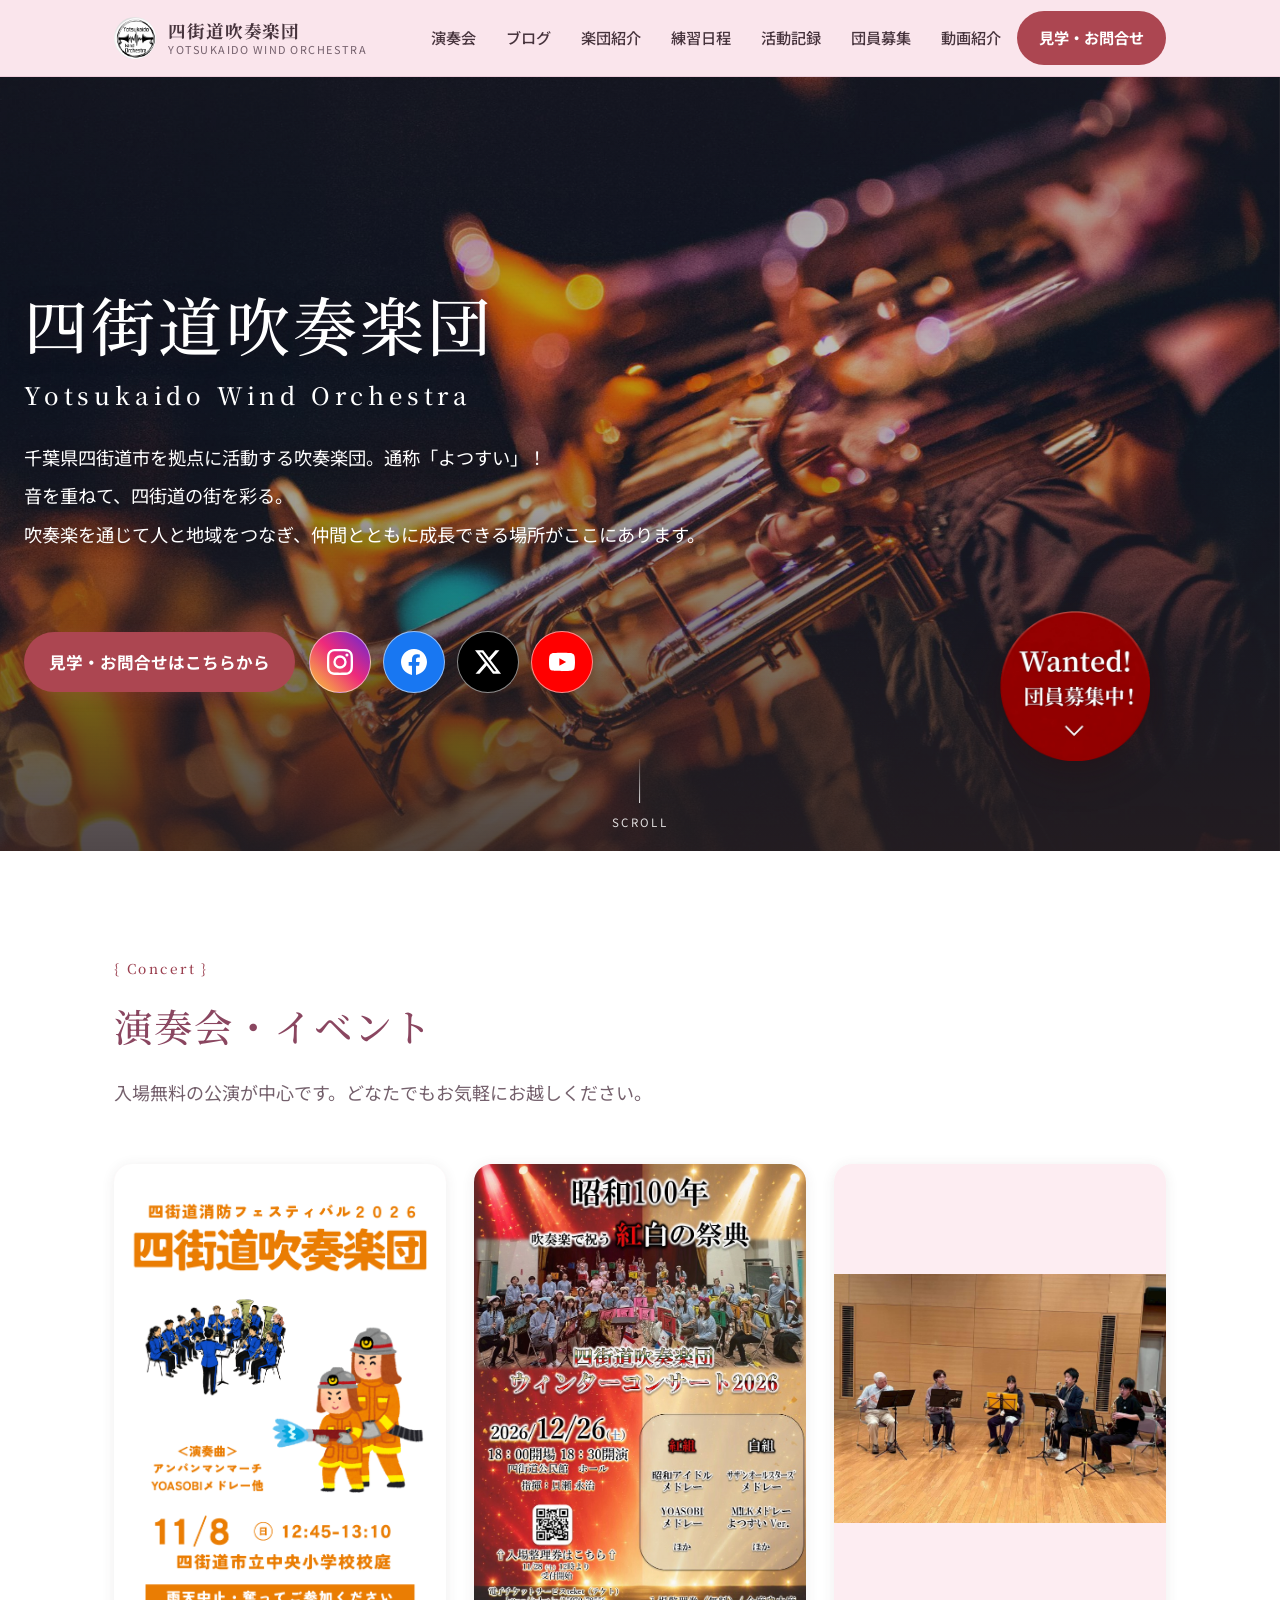
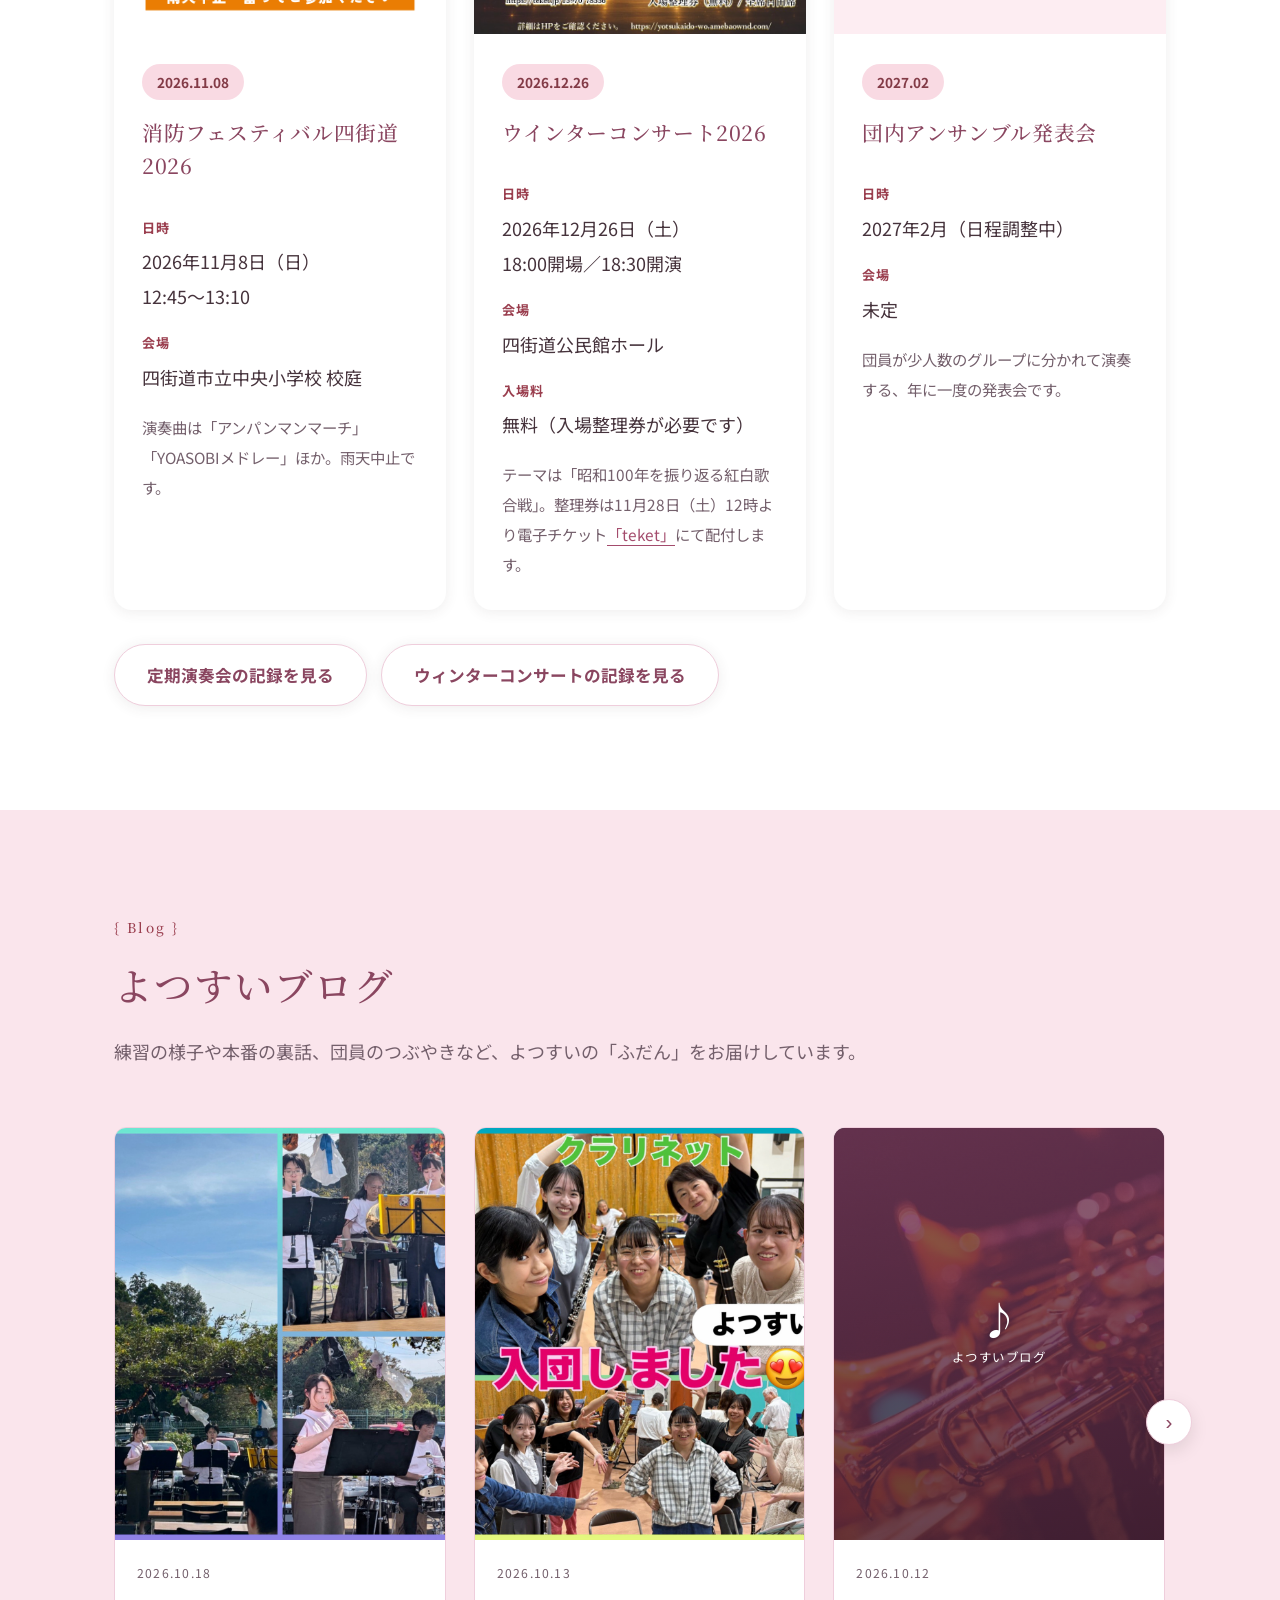
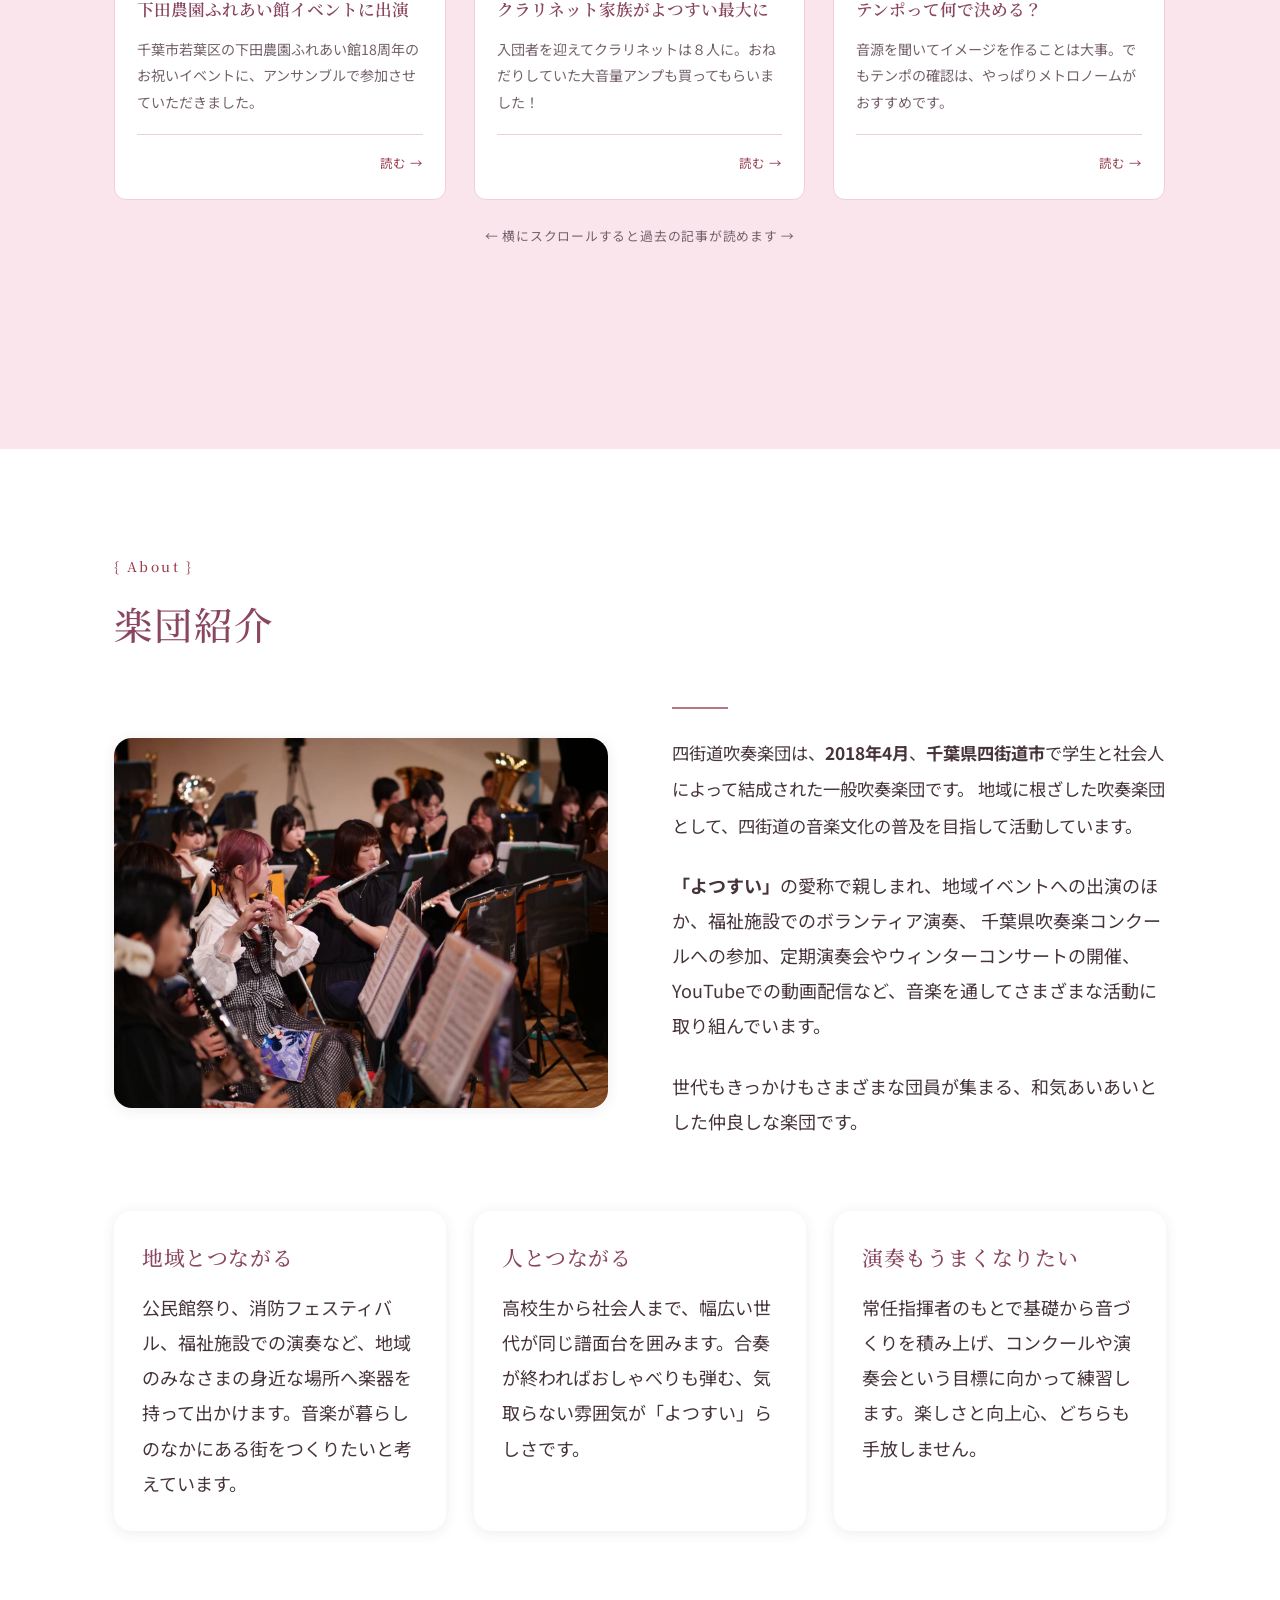
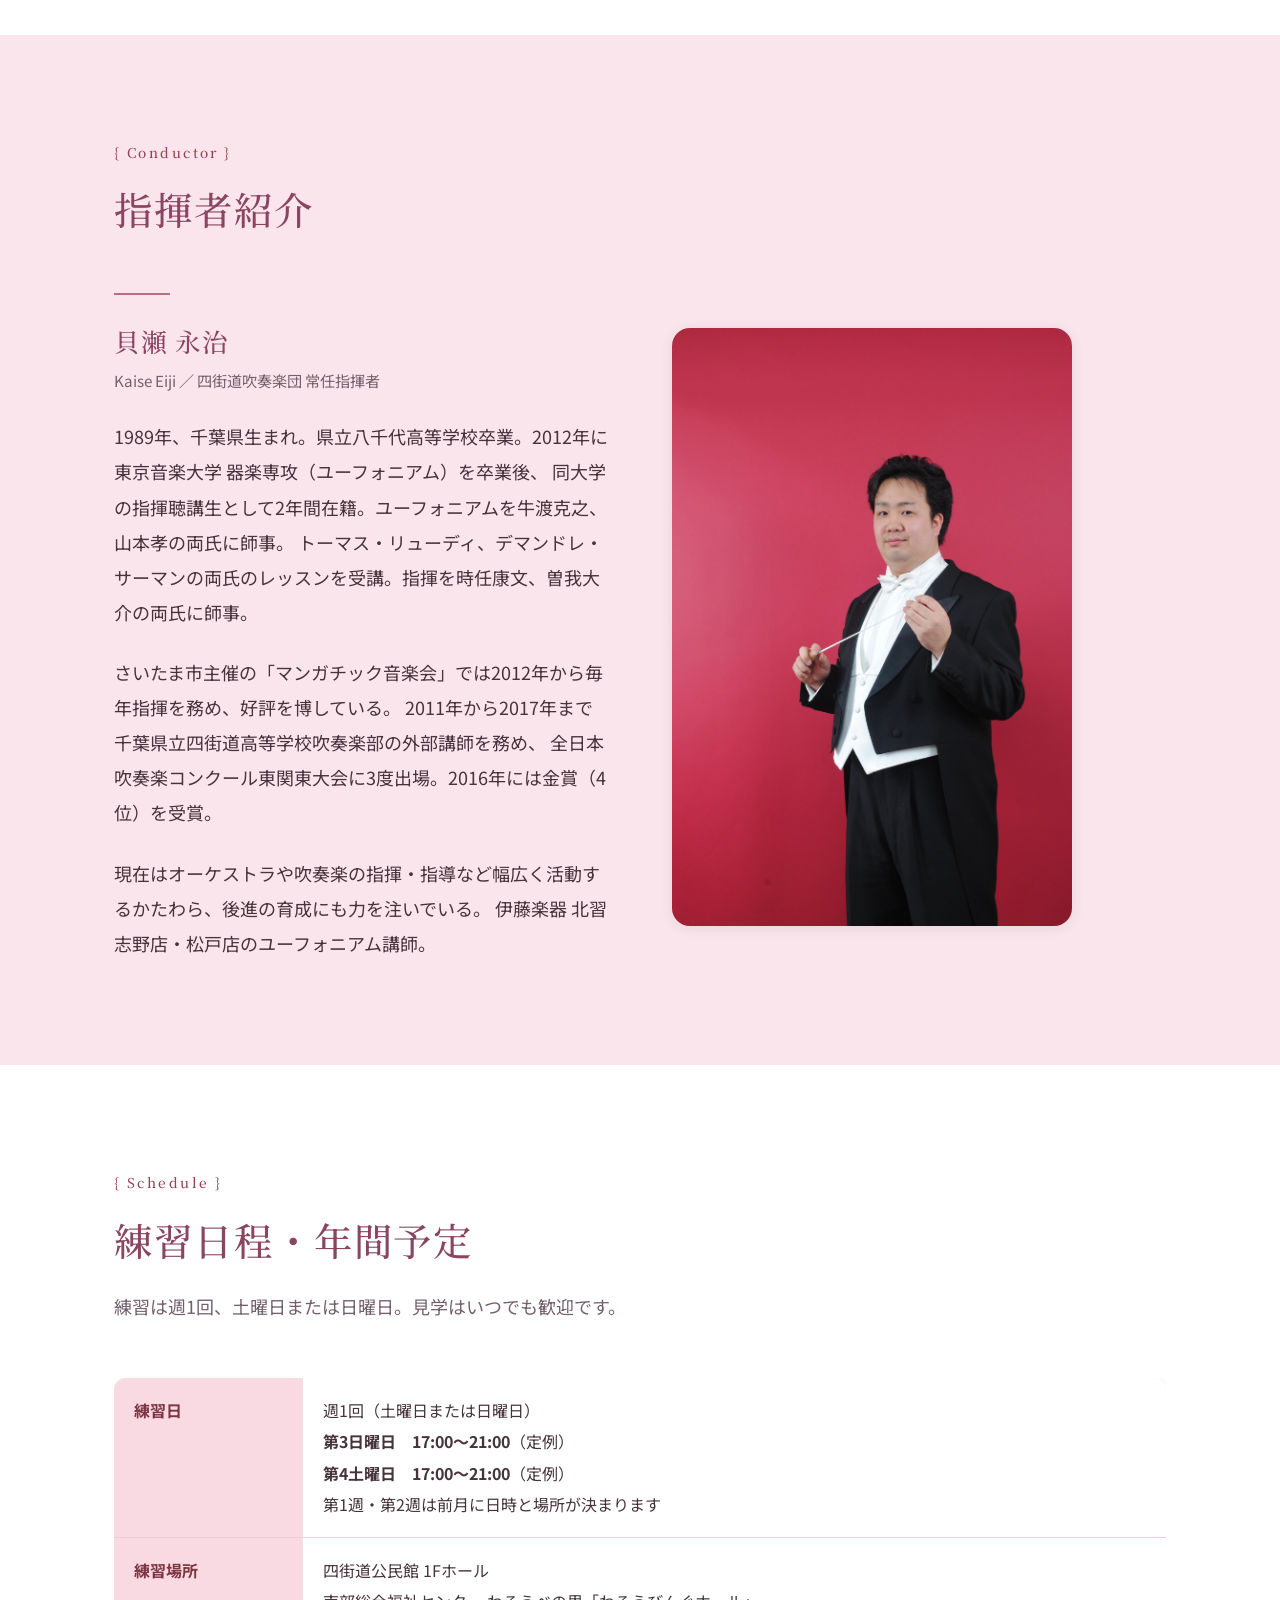
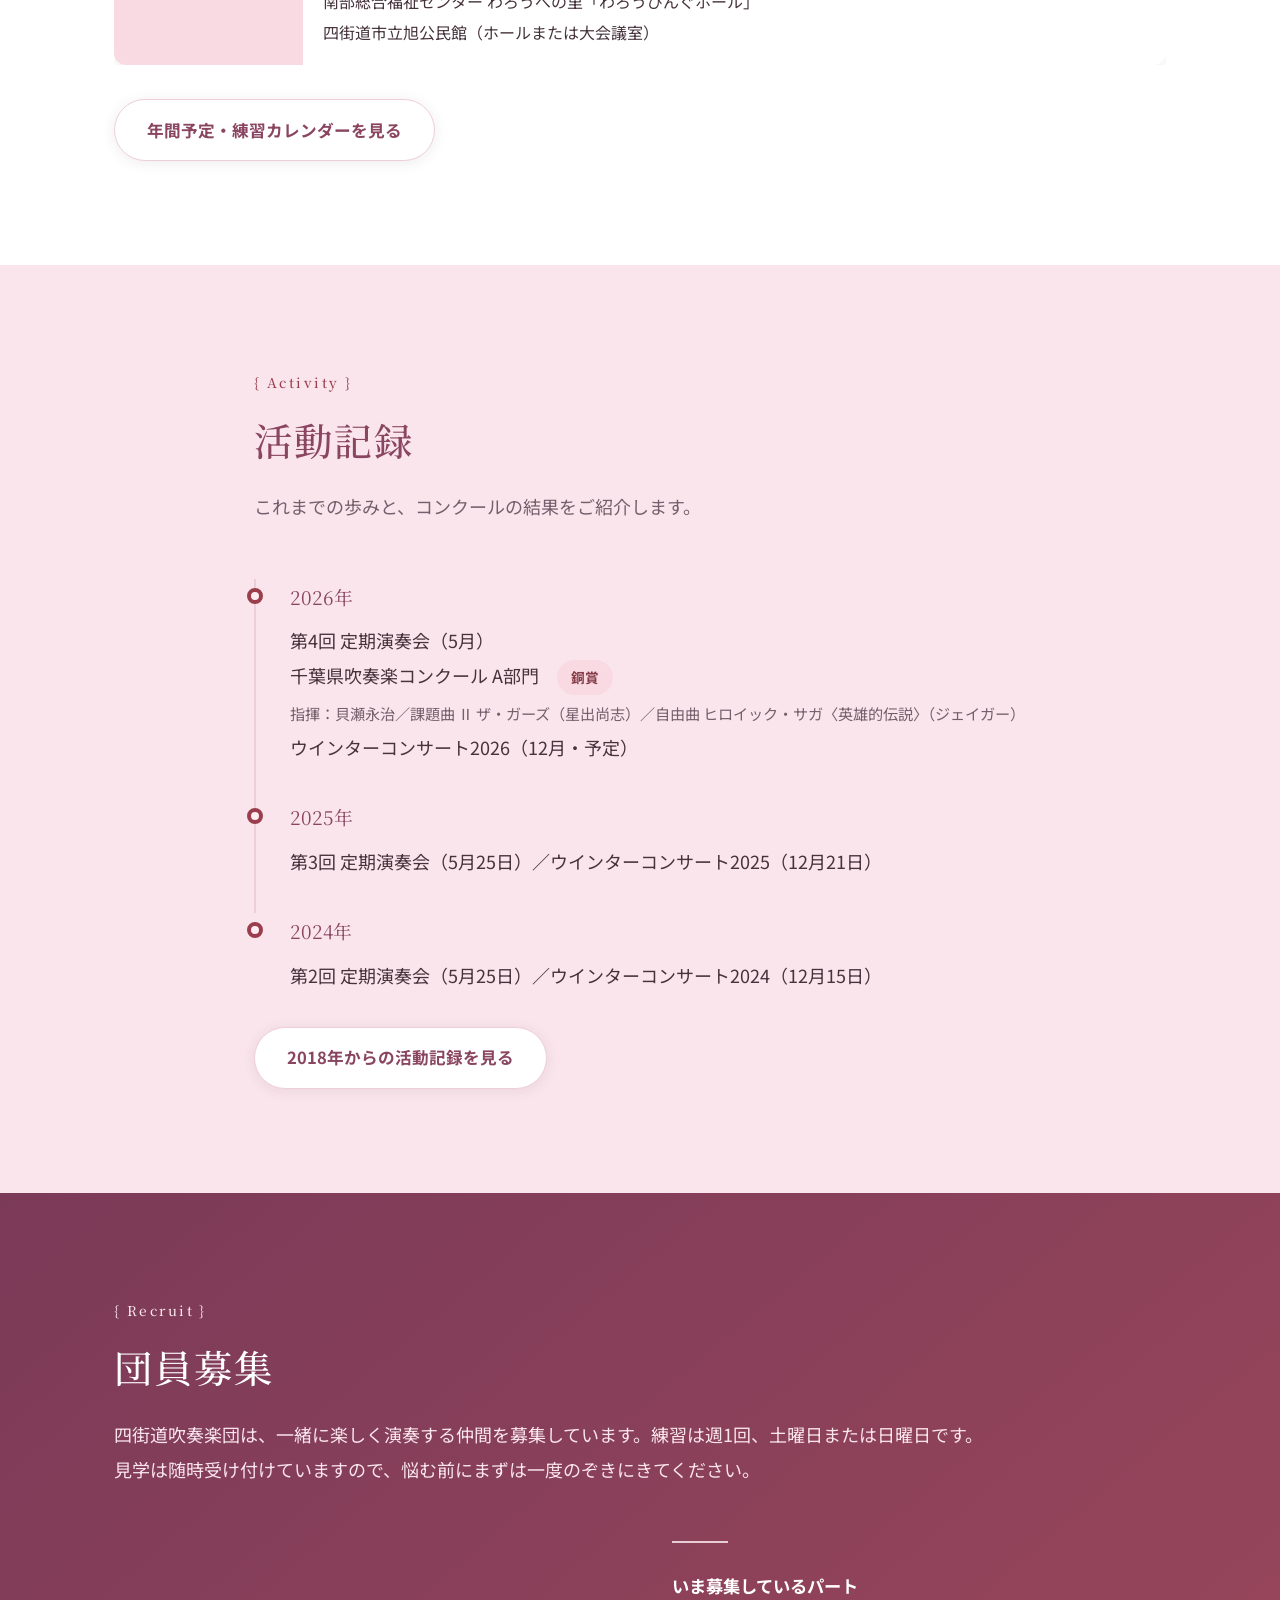
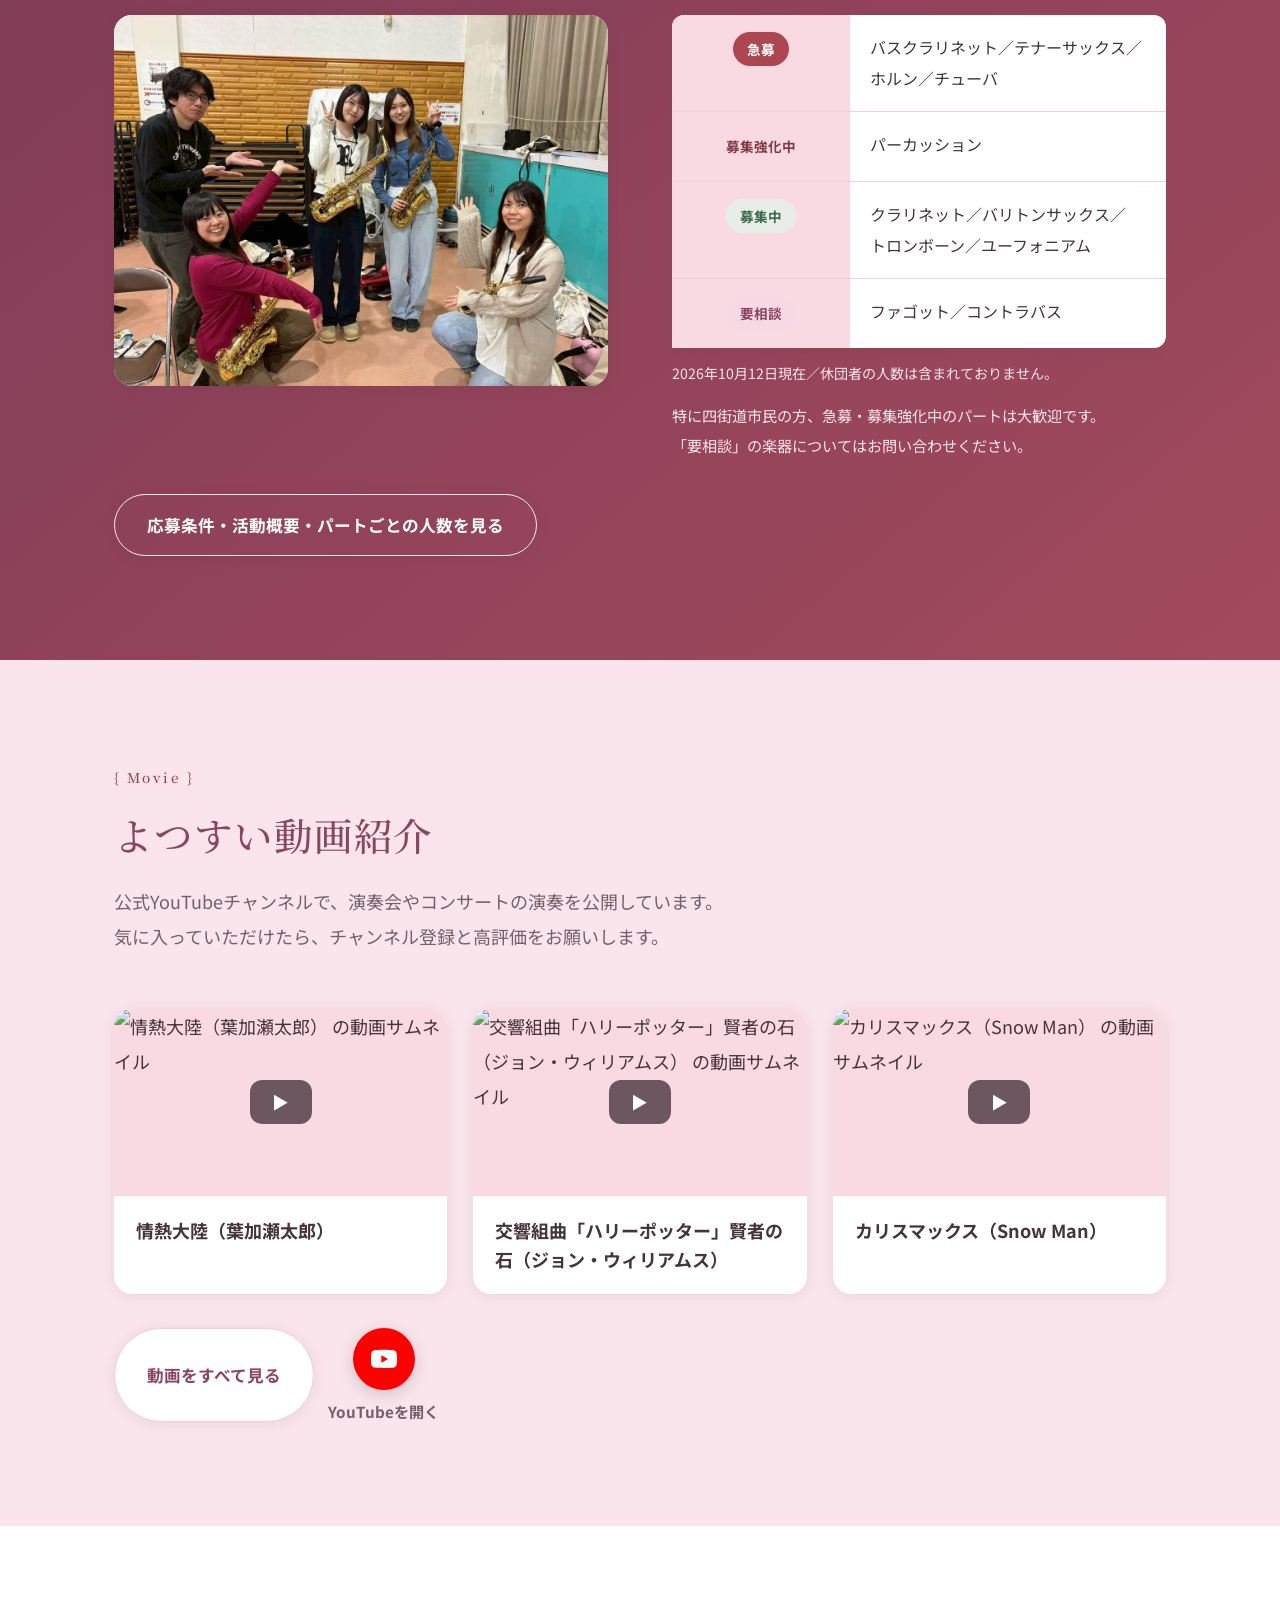
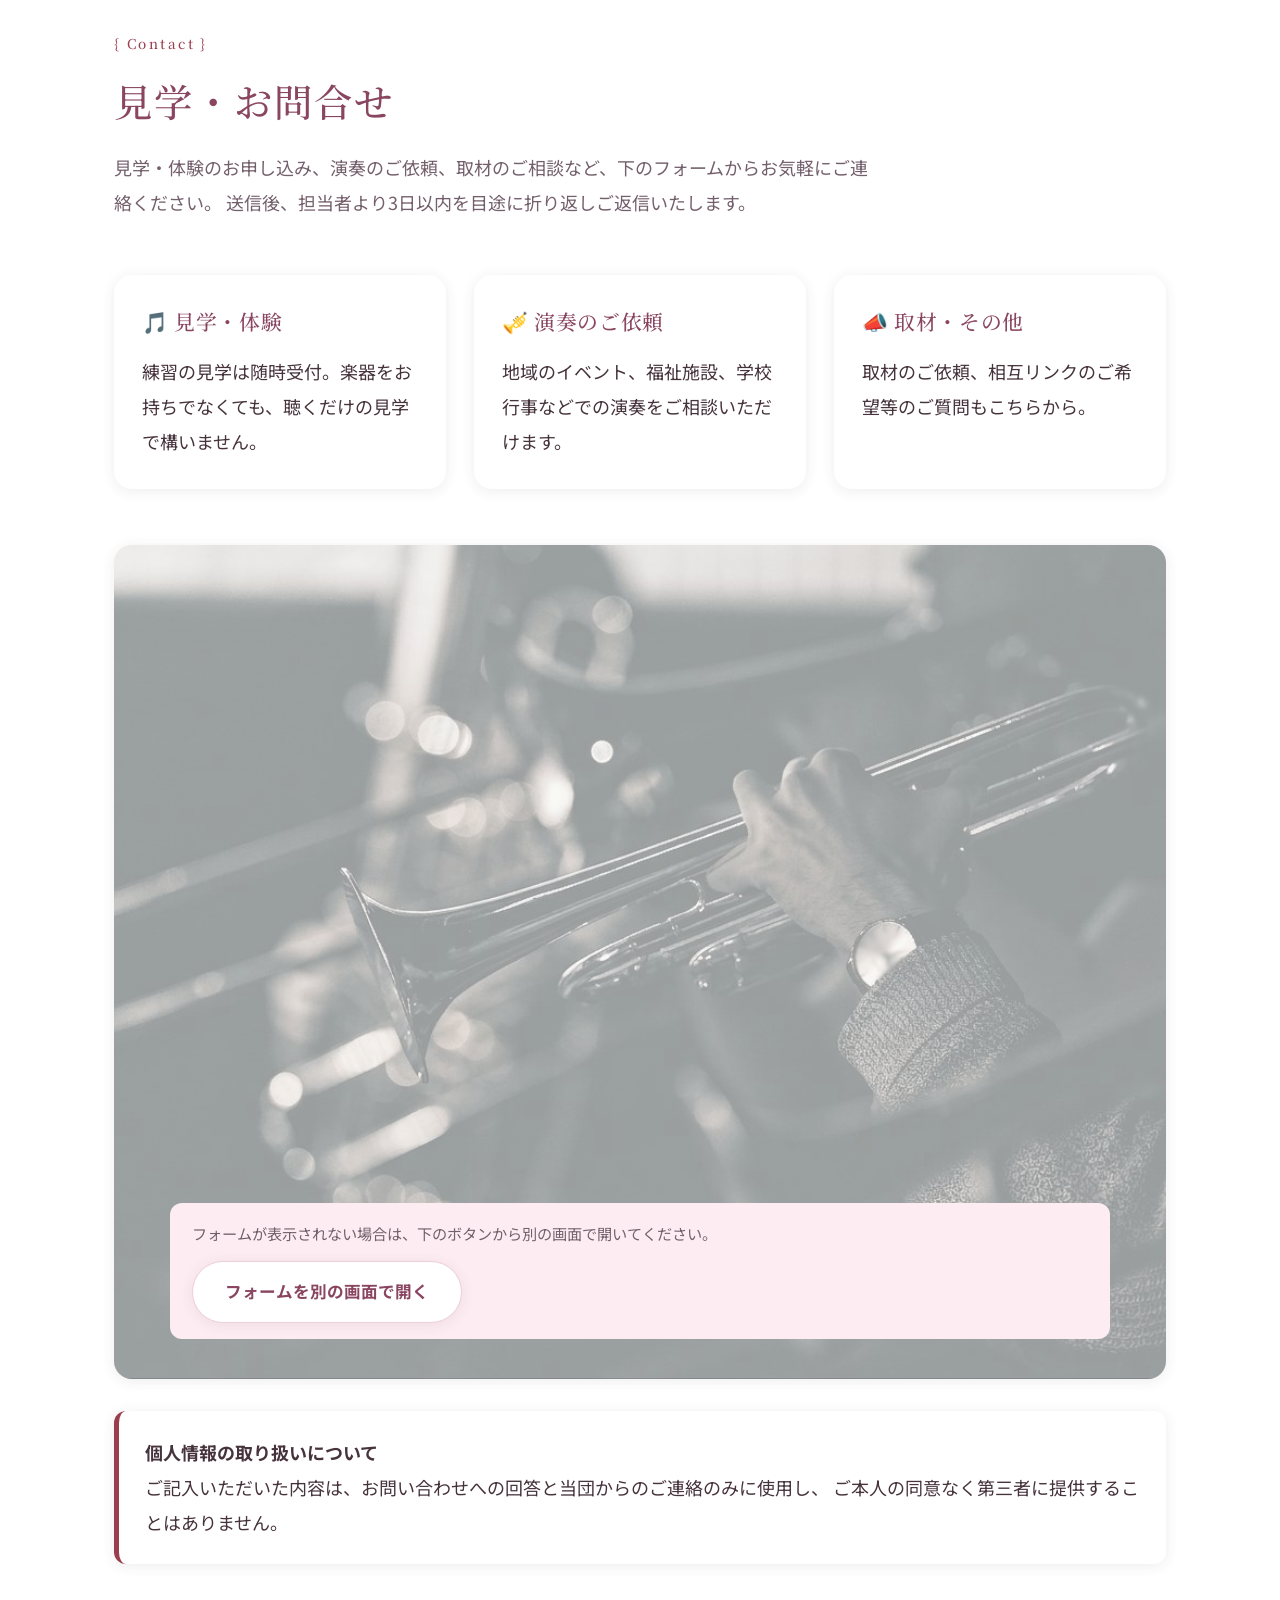
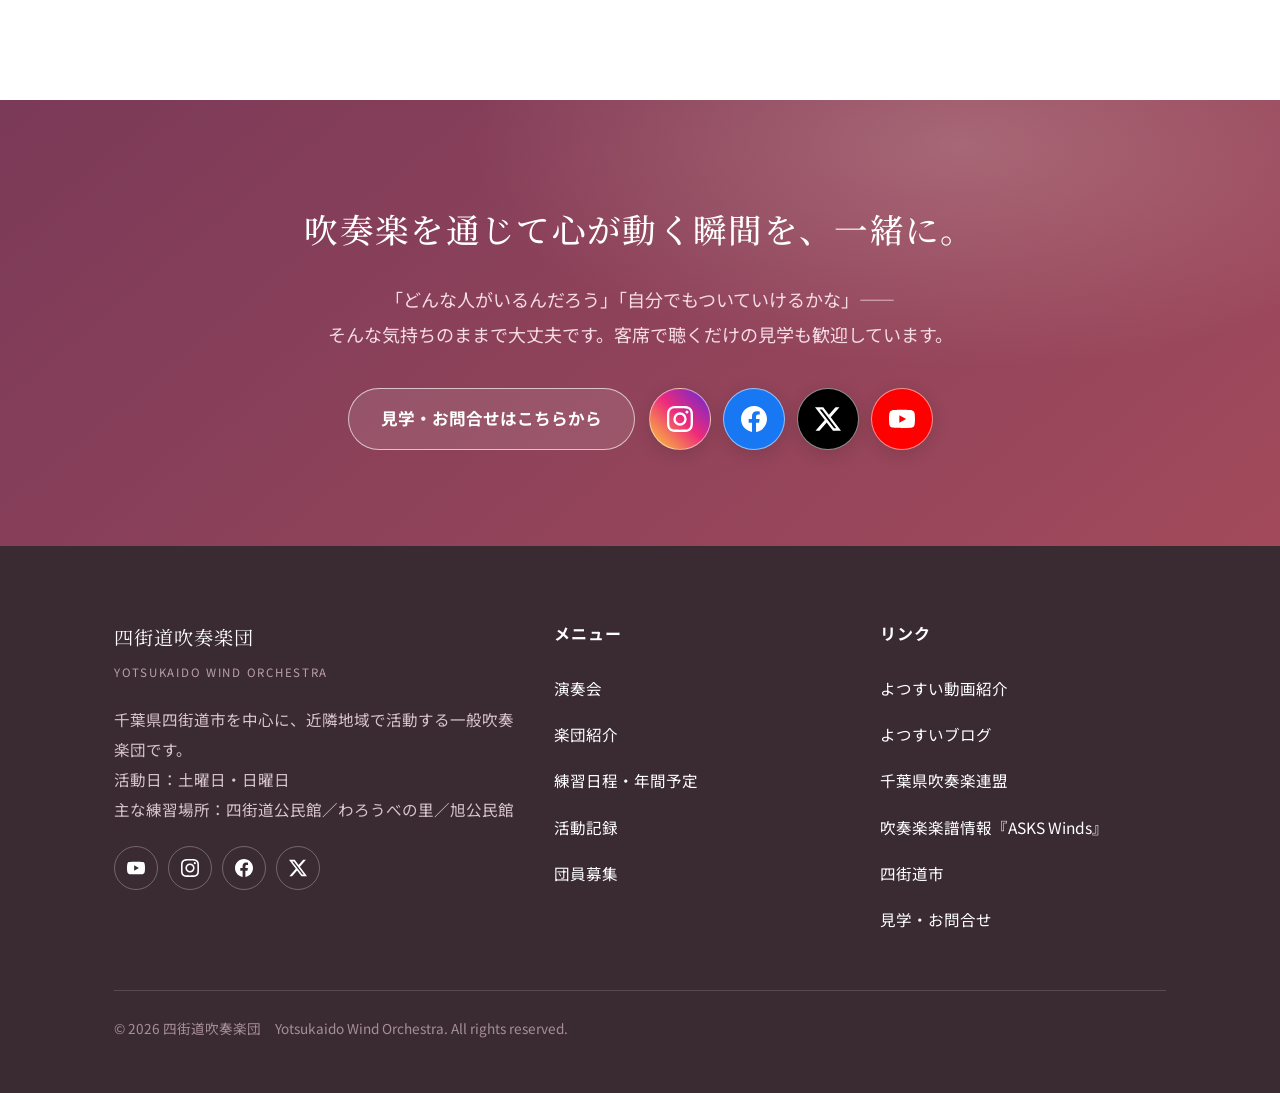
==== index.html @ ba767ec9 "ページの動きをひととおりゆっくりにして、読み込みの番号をv=12に進めた ・スクロールで文字や写真が出てくる動きを約1.4倍の時間に ・写真のスライドショーを9秒ごと（切り替え0.8秒）に ・出はじめ" ====
<!DOCTYPE html>
<html lang="ja">
<head>
<meta charset="UTF-8">
<meta name="viewport" content="width=device-width, initial-scale=1">
<title>四街道吹奏楽団　Yotsukaido Wind Orchestra｜千葉県四街道市の吹奏楽団</title>
<meta name="description" content="千葉県四街道市を拠点に活動する吹奏楽団「よつすい」の公式サイト。定期演奏会・ウィンターコンサート・ボランティア演奏などの活動紹介、練習日程、団員募集、演奏依頼のご相談はこちらから。">
<link rel="canonical" href="https://yotsusui-website.pages.dev/">
<!-- LINEやSNSに貼ったときに出る、見出し・説明・画像（OGP）。
     画像は images/og.jpg（1200×630）です。差し替えるときは同じ大きさで用意してください。 -->
<meta property="og:type" content="website">
<meta property="og:title" content="四街道吹奏楽団　Yotsukaido Wind Orchestra｜千葉県四街道市の吹奏楽団">
<meta property="og:description" content="千葉県四街道市を拠点に活動する吹奏楽団「よつすい」の公式サイト。演奏会や練習日程、団員募集、演奏依頼のご相談はこちらから。">
<meta property="og:url" content="https://yotsusui-website.pages.dev/">
<meta property="og:image" content="https://yotsusui-website.pages.dev/images/og.jpg">
<meta property="og:image:width" content="1200">
<meta property="og:image:height" content="630">
<meta property="og:image:alt" content="ステージで演奏するトランペット">
<meta property="og:locale" content="ja_JP">
<meta property="og:site_name" content="四街道吹奏楽団">
<meta name="twitter:card" content="summary_large_image">
<!-- ファビコン（ブラウザのタブや、ホーム画面に追加したときのアイコン） -->
<link rel="icon" href="favicon.ico?v=2" sizes="any">
<link rel="icon" type="image/png" sizes="32x32" href="images/icon-32.png?v=2">
<link rel="icon" type="image/png" sizes="16x16" href="images/icon-16.png?v=2">
<link rel="apple-touch-icon" href="images/icon-180.png?v=2">
<link rel="preconnect" href="https://fonts.googleapis.com">
<link rel="preconnect" href="https://fonts.gstatic.com" crossorigin>
<link href="https://fonts.googleapis.com/css2?family=Noto+Sans+JP:wght@400;500;700&family=Noto+Serif+JP:wght@400;500;600&display=swap" rel="stylesheet">
<link rel="stylesheet" href="assets/onepage.css?v=12">
<link rel="stylesheet" href="assets/blog.css?v=12">
</head>
<body>
<a class="skip-link" href="#main">本文へスキップ</a>

<!-- ===================== ヘッダー ===================== -->
<header class="site-header">
  <div class="wrap header-bar">
    <a class="site-logo" href="#main">
      <img class="mark" src="images/logo.png" alt="四街道吹奏楽団 ロゴ" width="42" height="42">
      <span>
        <span class="name-ja">四街道吹奏楽団</span>
        <span class="name-en">YOTSUKAIDO WIND ORCHESTRA</span>
      </span>
    </a>
    <button class="nav-toggle" type="button" aria-expanded="false" aria-controls="header-nav">
      <span class="bars" aria-hidden="true"><span></span><span></span><span></span></span>
      <span class="label">メニュー</span>
    </button>
    <nav class="header-nav" id="header-nav" aria-label="メインメニュー">
      <ul>
        <li><a href="concert.html">演奏会</a></li>
        <li><a href="#blog">ブログ</a></li>
        <li><a href="#about">楽団紹介</a></li>
        <li><a href="schedule.html">練習日程</a></li>
        <li><a href="activity.html">活動記録</a></li>
        <li><a href="recruit.html">団員募集</a></li>
        <li><a href="movie.html">動画紹介</a></li>
        <li><a class="is-cta" href="#contact">見学・お問合せ</a></li>
      </ul>
    </nav>
  </div>
</header>

<main id="main">

  <!-- ===================== ヒーロー ===================== -->
  <section class="hero">
    <div class="hero-media" aria-hidden="true">
      <img src="images/hero.jpg?v=3" alt="" width="2000" height="1125" fetchpriority="high">
    </div>

    <div class="wrap">
      <h1>
        <span class="ja hero-anim a1">四街道吹奏楽団</span>
        <span class="en hero-anim a2">Yotsukaido Wind Orchestra</span>
      </h1>

      <p class="hero-lead hero-anim a3">
        千葉県四街道市を拠点に活動する吹奏楽団。通称「よつすい」！<br>
        音を重ねて、四街道の街を彩る。<br>
        吹奏楽を通じて人と地域をつなぎ、仲間とともに成長できる場所がここにあります。
      </p>

      <div class="hero-actions hero-anim a4">
        <a class="btn btn-terra" href="#contact">見学・お問合せはこちらから</a>
        <!-- 公式SNS（Instagram → Facebook → X の順） -->
        <span class="sns-icons">
          <a class="btn-sns btn-icon btn-instagram"
             href="https://www.instagram.com/yotsukaido.wo/"
             target="_blank" rel="noopener"
             aria-label="Instagram @yotsukaido.wo（別の画面で開きます）">
            <svg class="sns-ico" viewBox="0 0 24 24" aria-hidden="true" focusable="false"><path d="M12 0C8.74 0 8.333.015 7.053.072 5.775.132 4.905.333 4.14.63c-.789.306-1.459.717-2.126 1.384S.935 3.35.63 4.14C.333 4.905.131 5.775.072 7.053.012 8.333 0 8.74 0 12s.015 3.667.072 4.947c.06 1.277.261 2.148.558 2.913.306.788.717 1.459 1.384 2.126.667.666 1.336 1.079 2.126 1.384.766.296 1.636.499 2.913.558C8.333 23.988 8.74 24 12 24s3.667-.015 4.947-.072c1.277-.06 2.148-.262 2.913-.558.788-.306 1.459-.718 2.126-1.384.666-.667 1.079-1.335 1.384-2.126.296-.765.499-1.636.558-2.913.06-1.28.072-1.687.072-4.947s-.015-3.667-.072-4.947c-.06-1.277-.262-2.149-.558-2.913-.306-.789-.718-1.459-1.384-2.126C21.319 1.347 20.651.935 19.86.63c-.765-.297-1.636-.499-2.913-.558C15.667.012 15.26 0 12 0zm0 2.16c3.203 0 3.585.016 4.85.071 1.17.055 1.805.249 2.227.415.562.217.96.477 1.382.896.419.42.679.819.896 1.381.164.422.36 1.057.413 2.227.057 1.266.07 1.646.07 4.85s-.015 3.585-.074 4.85c-.061 1.17-.256 1.805-.421 2.227-.224.562-.479.96-.899 1.382-.419.419-.824.679-1.38.896-.42.164-1.065.36-2.235.413-1.274.057-1.649.07-4.859.07-3.211 0-3.586-.015-4.859-.074-1.171-.061-1.816-.256-2.236-.421-.569-.224-.96-.479-1.379-.899-.421-.419-.69-.824-.9-1.38-.165-.42-.359-1.065-.42-2.235-.045-1.26-.061-1.649-.061-4.844 0-3.196.016-3.586.061-4.861.061-1.17.255-1.814.42-2.234.21-.57.479-.96.9-1.381.419-.419.81-.689 1.379-.898.42-.166 1.051-.361 2.221-.421 1.275-.045 1.65-.06 4.859-.06l.045.03zm0 3.678a6.162 6.162 0 100 12.324 6.162 6.162 0 000-12.324zM12 16c-2.21 0-4-1.79-4-4s1.79-4 4-4 4 1.79 4 4-1.79 4-4 4zm7.846-10.405a1.441 1.441 0 01-2.88 0 1.44 1.44 0 012.88 0z"/></svg>
          </a>
          <a class="btn-sns btn-icon btn-facebook"
             href="https://www.facebook.com/yotsukaido.wo"
             target="_blank" rel="noopener"
             aria-label="Facebook 四街道吹奏楽団（別の画面で開きます）">
            <svg class="sns-ico" viewBox="0 0 24 24" aria-hidden="true" focusable="false"><path d="M24 12.073c0-6.627-5.373-12-12-12s-12 5.373-12 12c0 5.99 4.388 10.954 10.125 11.854v-8.385H7.078v-3.47h3.047V9.43c0-3.007 1.792-4.669 4.533-4.669 1.312 0 2.686.235 2.686.235v2.953H15.83c-1.491 0-1.956.925-1.956 1.874v2.25h3.328l-.532 3.47h-2.796v8.385C19.612 23.027 24 18.062 24 12.073z"/></svg>
          </a>
          <a class="btn-sns btn-icon btn-x"
             href="https://x.com/yotsukaido_wo"
             target="_blank" rel="noopener"
             aria-label="X（旧Twitter）@yotsukaido_wo（別の画面で開きます）">
            <svg class="sns-ico" viewBox="0 0 24 24" aria-hidden="true" focusable="false"><path d="M18.901 1.153h3.68l-8.04 9.19L24 22.846h-7.406l-5.8-7.584-6.638 7.584H.474l8.6-9.83L0 1.154h7.594l5.243 6.932ZM17.61 20.644h2.039L6.486 3.24H4.298Z"/></svg>
          </a>
          <a class="btn-sns btn-icon btn-youtube"
             href="https://www.youtube.com/@yotsukaido_wo/featured"
             target="_blank" rel="noopener"
             aria-label="YouTube @yotsukaido_wo（別の画面で開きます）">
            <svg class="sns-ico" viewBox="0 0 24 24" aria-hidden="true" focusable="false"><path d="M23.498 6.186a3.016 3.016 0 0 0-2.122-2.136C19.505 3.545 12 3.545 12 3.545s-7.505 0-9.377.505A3.017 3.017 0 0 0 .502 6.186C0 8.07 0 12 0 12s0 3.93.502 5.814a3.016 3.016 0 0 0 2.122 2.136c1.871.505 9.376.505 9.376.505s7.505 0 9.377-.505a3.015 3.015 0 0 0 2.122-2.136C24 15.93 24 12 24 12s0-3.93-.502-5.814zM9.545 15.568V8.432L15.818 12l-6.273 3.568z"/></svg>
          </a>
        </span>

        <!-- 団員募集の丸いバッジ。画像は images/badge-wanted.png です -->
        <a class="btn-badge" href="#recruit">
          <img src="images/badge-wanted.png" alt="団員募集中！" width="150" height="150">
        </a>
      </div>
    </div>

    <span class="scroll-cue" aria-hidden="true">
      <span class="bar"></span>SCROLL
    </span>
  </section>

  <!-- ===================== 演奏会・イベント ===================== -->
  <!-- これからの本番だけを短くまとめています。
       過去の演奏会は concert.html（定期演奏会）と winter.html にあります。 -->
  <section class="section section-white" id="concert">
    <div class="wrap">
      <div class="section-head reveal">
        <span class="label">{ Concert }</span>
        <h2>演奏会・イベント</h2>
        <p class="sub">入場無料の公演が中心です。どなたでもお気軽にお越しください。</p>
      </div>

      <div class="cards col-3">
        <article class="card reveal">
          <div class="photo card-media" style="border-radius:0;box-shadow:none">
            <a href="images/fire-festival-2026.png" target="_blank" rel="noopener" aria-label="四街道消防フェスティバル2026 出演チラシ（大きい画像を開きます）">
              <img src="images/fire-festival-2026.png" alt="四街道消防フェスティバル2026 出演チラシ" width="1414" height="2000" loading="lazy">
            </a>
          </div>
          <div class="card-body">
            <span class="card-date">2026.11.08</span>
            <h3>消防フェスティバル四街道2026</h3>
            <dl>
              <dt>日時</dt>
              <dd>2026年11月8日（日）<br>12:45〜13:10</dd>
              <dt>会場</dt>
              <dd>四街道市立中央小学校 校庭</dd>
            </dl>
            <p style="margin-top:18px;margin-bottom:0;font-size:.96rem;color:var(--ink-soft)">
              演奏曲は「アンパンマンマーチ」「YOASOBIメドレー」ほか。雨天中止です。
            </p>
          </div>
        </article>

        <article class="card reveal d1">
          <div class="photo card-media" style="border-radius:0;box-shadow:none">
            <a href="images/winter-concert-2026.jpg" target="_blank" rel="noopener" aria-label="ウインターコンサート2026 公演チラシ（大きい画像を開きます）">
              <img src="images/winter-concert-2026.jpg" alt="ウインターコンサート2026 公演チラシ" width="794" height="1123" loading="lazy">
            </a>
          </div>
          <div class="card-body">
            <span class="card-date">2026.12.26</span>
            <h3>ウインターコンサート2026</h3>
            <dl>
              <dt>日時</dt>
              <dd>2026年12月26日（土）<br>18:00開場／18:30開演</dd>
              <dt>会場</dt>
              <dd>四街道公民館ホール</dd>
              <dt>入場料</dt>
              <dd>無料（入場整理券が必要です）</dd>
            </dl>
            <p style="margin-top:18px;margin-bottom:0;font-size:.96rem;color:var(--ink-soft)">
              テーマは「昭和100年を振り返る紅白歌合戦」。整理券は11月28日（土）12時より電子チケット<a href="https://teket.jp/15970/78556" target="_blank" rel="noopener">「teket」</a>にて配付します。
            </p>
          </div>
        </article>

        <article class="card reveal d2">
          <div class="photo card-media" style="border-radius:0;box-shadow:none">
            <img src="images/ensemble-2027.jpg" alt="アンサンブル発表会で演奏する団員" width="1477" height="1108" loading="lazy">
          </div>
          <div class="card-body">
            <span class="card-date">2027.02</span>
            <h3>団内アンサンブル発表会</h3>
            <dl>
              <dt>日時</dt>
              <dd>2027年2月（日程調整中）</dd>
              <dt>会場</dt>
              <dd>未定</dd>
            </dl>
            <p style="margin-top:18px;margin-bottom:0;font-size:.96rem;color:var(--ink-soft)">
              団員が少人数のグループに分かれて演奏する、年に一度の発表会です。
            </p>
          </div>
        </article>
      </div>

      <div class="btn-row reveal">
        <a class="btn btn-plain" href="concert.html">定期演奏会の記録を見る</a>
        <a class="btn btn-plain" href="winter.html">ウィンターコンサートの記録を見る</a>
      </div>
    </div>
  </section>

  <!-- ===================== よつすいブログ ===================== -->
  <section class="section section-pink" id="blog">
    <div class="wrap">
      <div class="section-head reveal">
        <span class="label">{ Blog }</span>
        <h2>よつすいブログ</h2>
        <p class="sub">
          練習の様子や本番の裏話、団員のつぶやきなど、よつすいの「ふだん」をお届けしています。
        </p>
      </div>

      <!-- 記事カード（blog/index.json から新しい順に並びます。横に送ると過去記事です） -->
      <div class="post-carousel" id="post-carousel" hidden>
        <button class="car-nav prev" id="car-prev" type="button" aria-label="新しい記事へもどる">‹</button>
        <ul class="post-track" id="post-grid" data-limit="6" tabindex="0" aria-label="ブログ記事（横にスクロールできます）"></ul>
        <button class="car-nav next" id="car-next" type="button" aria-label="過去の記事を見る">›</button>
        <p class="car-hint" id="car-hint">← 横にスクロールすると過去の記事が読めます →</p>
      </div>

      <!-- 読み込み中・記事がないときの表示 -->
      <p class="blog-state" id="blog-state">記事を読み込んでいます…</p>

      <div class="btn-row reveal">
        <a class="btn btn-plain" href="blog.html">ブログ記事の一覧を見る</a>
      </div>
    </div>
  </section>

  <!-- ===================== 楽団紹介 ===================== -->
  <section class="section section-white" id="about">
    <div class="wrap">
      <div class="section-head reveal">
        <span class="label">{ About }</span>
        <h2>楽団紹介</h2>
      </div>

      <div class="split">
        <div class="split-media photo slideshow" role="group"
             aria-roledescription="スライドショー" aria-label="四街道吹奏楽団の演奏のようす">
          <img class="slide is-current" src="images/about-1.jpg" alt="ユーフォニアムを演奏する団員" width="1477" height="1108">
          <img class="slide" src="images/about-2.jpg" alt="フルートパートの演奏のようす" width="1477" height="1108" loading="lazy">
          <img class="slide" src="images/about-3.jpg?v=2" alt="オーボエやフルート、サックスなど木管パートの演奏のようす" width="1194" height="896" loading="lazy">
          <img class="slide" src="images/about-4.jpg" alt="トランペットやトロンボーンなど金管パートの演奏のようす" width="1477" height="1108" loading="lazy">
          <img class="slide" src="images/about-5.jpg" alt="客席に向かって曲目を紹介する団員" width="1477" height="1108" loading="lazy">
          <img class="slide" src="images/about-6.jpg" alt="サックスパートの演奏のようす" width="1477" height="1108" loading="lazy">
          <img class="slide" src="images/about-7.jpg" alt="ティンパニを演奏する団員と、奥で指揮をとる姿" width="1477" height="1108" loading="lazy">
          <img class="slide" src="images/about-8.jpg" alt="ステージで演奏する団員たち。手前にクラリネットパート、奥にティンパニなど打楽器パート" width="1477" height="1108" loading="lazy">
          <span class="slide-dots" aria-hidden="true">
            <i class="is-current"></i>
            <i></i>
            <i></i>
            <i></i>
            <i></i>
            <i></i>
            <i></i>
            <i></i>
          </span>
        </div>
        <div class="reveal d1">
          <hr class="rule">
          <p class="lead">
            四街道吹奏楽団は、<strong>2018年4月</strong>、<strong>千葉県四街道市</strong>で学生と社会人によって結成された一般吹奏楽団です。
            地域に根ざした吹奏楽団として、四街道の音楽文化の普及を目指して活動しています。
          </p>
          <p>
            <strong>「よつすい」</strong>の愛称で親しまれ、地域イベントへの出演のほか、福祉施設でのボランティア演奏、
            千葉県吹奏楽コンクールへの参加、定期演奏会やウィンターコンサートの開催、
            YouTubeでの動画配信など、音楽を通してさまざまな活動に取り組んでいます。
          </p>
          <p style="margin-bottom:0">
            世代もきっかけもさまざまな団員が集まる、和気あいあいとした仲良しな楽団です。
          </p>
        </div>
      </div>

      <div class="cards col-3" style="margin-top:72px">
        <div class="card reveal">
          <div class="card-body">
            <h3>地域とつながる</h3>
            <p>公民館祭り、消防フェスティバル、福祉施設での演奏など、地域のみなさまの身近な場所へ楽器を持って出かけます。音楽が暮らしのなかにある街をつくりたいと考えています。</p>
          </div>
        </div>
        <div class="card reveal d1">
          <div class="card-body">
            <h3>人とつながる</h3>
            <p>高校生から社会人まで、幅広い世代が同じ譜面台を囲みます。合奏が終わればおしゃべりも弾む、気取らない雰囲気が「よつすい」らしさです。</p>
          </div>
        </div>
        <div class="card reveal d2">
          <div class="card-body">
            <h3>演奏もうまくなりたい</h3>
            <p>常任指揮者のもとで基礎から音づくりを積み上げ、コンクールや演奏会という目標に向かって練習します。楽しさと向上心、どちらも手放しません。</p>
          </div>
        </div>
      </div>
    </div>
  </section>

  <!-- ===================== 指揮者紹介 ===================== -->
  <section class="section section-pink">
    <div class="wrap">
      <div class="section-head reveal">
        <span class="label">{ Conductor }</span>
        <h2>指揮者紹介</h2>
      </div>

      <div class="split media-right">
        <div class="split-media photo portrait photo-slow" data-reveal-at="0.3">
          <img src="images/kaise-eiji.jpg" alt="指揮者 貝瀬永治" width="1675" height="2503">
        </div>
        <div class="reveal d1">
          <hr class="rule">
          <h3 style="font-size:1.6rem;margin-bottom:4px">貝瀬 永治</h3>
          <p style="color:var(--ink-soft);font-size:.95rem;margin-bottom:24px">
            Kaise Eiji ／ 四街道吹奏楽団 常任指揮者
          </p>
          <p>
            1989年、千葉県生まれ。県立八千代高等学校卒業。2012年に東京音楽大学 器楽専攻（ユーフォニアム）を卒業後、
            同大学の指揮聴講生として2年間在籍。ユーフォニアムを牛渡克之、山本孝の両氏に師事。
            トーマス・リューディ、デマンドレ・サーマンの両氏のレッスンを受講。指揮を時任康文、曽我大介の両氏に師事。
          </p>
          <p>
            さいたま市主催の「マンガチック音楽会」では2012年から毎年指揮を務め、好評を博している。
            2011年から2017年まで千葉県立四街道高等学校吹奏楽部の外部講師を務め、
            全日本吹奏楽コンクール東関東大会に3度出場。2016年には金賞（4位）を受賞。
          </p>
          <p style="margin-bottom:0">
            現在はオーケストラや吹奏楽の指揮・指導など幅広く活動するかたわら、後進の育成にも力を注いでいる。
            伊藤楽器 北習志野店・松戸店のユーフォニアム講師。
          </p>
        </div>
      </div>
    </div>
  </section>

  <!-- ===================== 練習日程・年間予定 ===================== -->
  <!-- 要点だけを置いています。年間予定と練習カレンダーは schedule.html にあります。 -->
  <section class="section section-white" id="schedule">
    <div class="wrap">
      <div class="section-head reveal">
        <span class="label">{ Schedule }</span>
        <h2>練習日程・年間予定</h2>
        <p class="sub">練習は週1回、土曜日または日曜日。見学はいつでも歓迎です。</p>
      </div>

      <div class="table-scroll reveal">
        <table class="data data-stack">
          <tbody>
            <tr>
              <th>練習日</th>
              <td>
                週1回（土曜日または日曜日）<br>
                <strong>第3日曜日　17:00〜21:00</strong>（定例）<br>
                <strong>第4土曜日　17:00〜21:00</strong>（定例）<br>
                第1週・第2週は前月に日時と場所が決まります
              </td>
            </tr>
            <tr>
              <th>練習場所</th>
              <td>
                四街道公民館 1Fホール<br>
                南部総合福祉センター わろうべの里「わろうびんぐホール」<br>
                四街道市立旭公民館（ホールまたは大会議室）
              </td>
            </tr>
          </tbody>
        </table>
      </div>

      <div class="btn-row reveal">
        <a class="btn btn-plain" href="schedule.html">年間予定・練習カレンダーを見る</a>
      </div>
    </div>
  </section>

  <!-- ===================== 活動記録 ===================== -->
  <!-- 直近3年ぶんだけ。2023年より前は activity.html にあります。 -->
  <section class="section section-pink" id="activity">
    <div class="wrap wrap-narrow">
      <div class="section-head reveal">
        <span class="label">{ Activity }</span>
        <h2>活動記録</h2>
        <p class="sub">これまでの歩みと、コンクールの結果をご紹介します。</p>
      </div>

      <ul class="timeline" data-stagger>
        <li>
          <span class="y">2026年</span>
          <p>
            第4回 定期演奏会（5月）<br>
            千葉県吹奏楽コンクール A部門　<span class="badge badge-boost">銅賞</span><br>
            <span style="color:var(--ink-soft);font-size:.95rem">
              指揮：貝瀬永治／課題曲 Ⅱ ザ・ガーズ（星出尚志）／自由曲 ヒロイック・サガ〈英雄的伝説〉（ジェイガー）
            </span><br>
            ウインターコンサート2026（12月・予定）
          </p>
        </li>
        <li>
          <span class="y">2025年</span>
          <p>第3回 定期演奏会（5月25日）／ウインターコンサート2025（12月21日）</p>
        </li>
        <li>
          <span class="y">2024年</span>
          <p>第2回 定期演奏会（5月25日）／ウインターコンサート2024（12月15日）</p>
        </li>
      </ul>

      <div class="btn-row reveal">
        <a class="btn btn-plain" href="activity.html">2018年からの活動記録を見る</a>
      </div>
    </div>
  </section>

  <!-- ===================== 団員募集 ===================== -->
  <!-- 募集中のパートだけ。応募条件・活動概要・パートごとの人数は recruit.html にあります。 -->
  <section class="section section-deep" id="recruit">
    <div class="wrap">
      <div class="section-head reveal head-wide">
        <span class="label">{ Recruit }</span>
        <h2>団員募集</h2>
        <p class="sub">
          四街道吹奏楽団は、一緒に楽しく演奏する仲間を募集しています。練習は週1回、土曜日または日曜日です。<br>
          見学は随時受け付けていますので、悩む前にまずは一度のぞきにきてください。
        </p>
      </div>

      <div class="split">
        <div class="split-media photo slideshow" role="group"
             aria-roledescription="スライドショー" aria-label="練習の合間の団員のようす">
          <img class="slide is-current" src="images/recruit-members.jpg" alt="練習の合間にホルンを持って笑顔を見せる団員たち" width="1477" height="1108" loading="lazy">
          <img class="slide" src="images/recruit-members-2.jpg" alt="練習の合間にサックスを持ってポーズをとる団員たち" width="1200" height="900" loading="lazy">
          <img class="slide" src="images/recruit-members-3.jpg" alt="練習の合間にトロンボーンを持ってポーズをとる団員たち" width="1200" height="900" loading="lazy">
          <span class="slide-dots" aria-hidden="true">
            <i class="is-current"></i>
            <i></i>
            <i></i>
          </span>
        </div>
        <div class="reveal d1">
          <hr class="rule">
          <h4>いま募集しているパート</h4>
          <div class="table-scroll">
            <table class="data data-parts">
              <tbody>
                <tr><th><span class="badge badge-urgent">急募</span></th><td>バスクラリネット／テナーサックス／ホルン／チューバ</td></tr>
                <tr><th><span class="badge badge-boost">募集強化中</span></th><td>パーカッション</td></tr>
                <tr><th><span class="badge badge-open">募集中</span></th><td>クラリネット／バリトンサックス／トロンボーン／ユーフォニアム</td></tr>
                <tr><th><span class="badge badge-ask">要相談</span></th><td>ファゴット／コントラバス</td></tr>
              </tbody>
              <caption>2026年10月12日現在／休団者の人数は含まれておりません。</caption>
            </table>
          </div>
          <p style="margin-top:14px;margin-bottom:0;font-size:.95rem">
            特に四街道市民の方、急募・募集強化中のパートは大歓迎です。<br>
            「要相談」の楽器についてはお問い合わせください。
          </p>
        </div>
      </div>

      <div class="btn-row reveal">
        <a class="btn btn-plain" href="recruit.html">応募条件・活動概要・パートごとの人数を見る</a>
      </div>
    </div>
  </section>

  <!-- ===================== よつすい動画紹介 ===================== -->
  <!-- data-limit="3" で、トップには新しい3本だけ出します。
       全部そろっているのは movie.html です。 -->
  <section class="section section-pink" id="movie">
    <div class="wrap">
      <div class="section-head reveal">
        <span class="label">{ Movie }</span>
        <h2>よつすい動画紹介</h2>
        <p class="sub">
          公式YouTubeチャンネルで、演奏会やコンサートの演奏を公開しています。<br>
          気に入っていただけたら、チャンネル登録と高評価をお願いします。
        </p>
      </div>

      <div class="video-grid" id="video-grid" data-limit="3">
        <!-- 動画カードは assets/videos.js の一覧から自動で作られます -->
      </div>

      <div class="btn-row reveal">
        <a class="btn btn-plain" href="movie.html">動画をすべて見る</a>
        <a class="yt-link"
           href="https://www.youtube.com/@yotsukaido_wo/featured"
           target="_blank" rel="noopener"
           aria-label="YouTubeチャンネルを開く（別の画面で開きます）">
          <span class="yt-circle" aria-hidden="true">
            <svg class="sns-ico" viewBox="0 0 24 24" focusable="false"><path d="M23.498 6.186a3.016 3.016 0 0 0-2.122-2.136C19.505 3.545 12 3.545 12 3.545s-7.505 0-9.377.505A3.017 3.017 0 0 0 .502 6.186C0 8.07 0 12 0 12s0 3.93.502 5.814a3.016 3.016 0 0 0 2.122 2.136c1.871.505 9.376.505 9.376.505s7.505 0 9.377-.505a3.015 3.015 0 0 0 2.122-2.136C24 15.93 24 12 24 12s0-3.93-.502-5.814zM9.545 15.568V8.432L15.818 12l-6.273 3.568z"/></svg>
          </span>
          <span class="yt-label">YouTubeを開く</span>
        </a>
      </div>
    </div>
  </section>

  <!-- ===================== お問い合わせ ===================== -->
  <section class="section section-white" id="contact">
    <div class="wrap">
      <div class="section-head reveal">
        <span class="label">{ Contact }</span>
        <h2>見学・お問合せ</h2>
        <p class="sub">
          見学・体験のお申し込み、演奏のご依頼、取材のご相談など、下のフォームからお気軽にご連絡ください。
          送信後、担当者より3日以内を目途に折り返しご返信いたします。
        </p>
      </div>

      <div class="cards col-3" style="margin-bottom:56px">
        <div class="card reveal">
          <div class="card-body">
            <h3>🎵 見学・体験</h3>
            <p style="margin-bottom:0">練習の見学は随時受付。楽器をお持ちでなくても、聴くだけの見学で構いません。</p>
          </div>
        </div>
        <div class="card reveal d1">
          <div class="card-body">
            <h3>🎺 演奏のご依頼</h3>
            <p style="margin-bottom:0">地域のイベント、福祉施設、学校行事などでの演奏をご相談いただけます。</p>
          </div>
        </div>
        <div class="card reveal d2">
          <div class="card-body">
            <h3>📣 取材・その他</h3>
            <p style="margin-bottom:0">取材のご依頼、相互リンクのご希望等のご質問もこちらから。</p>
          </div>
        </div>
      </div>

      <div class="embed embed-form reveal">
        <iframe
          src="https://docs.google.com/forms/d/e/1FAIpQLSc2JWlsZvL5OpjLczqDxlBSOdZlB8Ihx-IzqCfbSLKG47MvAw/viewform?embedded=true"
          title="四街道吹奏楽団 お問い合わせフォーム"
          loading="lazy">
          読み込んでいます…
        </iframe>
        <div class="embed-note">
          <p style="margin:0">フォームが表示されない場合は、下のボタンから別の画面で開いてください。</p>
          <a class="btn btn-plain"
             href="https://docs.google.com/forms/d/e/1FAIpQLSc2JWlsZvL5OpjLczqDxlBSOdZlB8Ihx-IzqCfbSLKG47MvAw/viewform"
             target="_blank" rel="noopener">
            フォームを別の画面で開く
          </a>
        </div>
      </div>

      <div class="notice reveal">
        <p style="margin-bottom:0">
          <strong>個人情報の取り扱いについて</strong><br>
          ご記入いただいた内容は、お問い合わせへの回答と当団からのご連絡のみに使用し、
          ご本人の同意なく第三者に提供することはありません。
        </p>
      </div>
    </div>
  </section>

  <!-- ===================== CTA ===================== -->
  <section class="cta-band">
    <div class="wrap">
      <h2>吹奏楽を通じて心が動く瞬間を、一緒に。</h2>
      <p>
        「どんな人がいるんだろう」「自分でもついていけるかな」——<br>
        そんな気持ちのままで大丈夫です。客席で聴くだけの見学も歓迎しています。
      </p>
      <div class="btn-row">
        <a class="btn btn-outline" href="#contact">見学・お問合せはこちらから</a>
        <span class="sns-icons">
          <a class="btn-sns btn-icon btn-instagram"
             href="https://www.instagram.com/yotsukaido.wo/"
             target="_blank" rel="noopener"
             aria-label="Instagram @yotsukaido.wo（別の画面で開きます）">
            <svg class="sns-ico" viewBox="0 0 24 24" aria-hidden="true" focusable="false"><path d="M12 0C8.74 0 8.333.015 7.053.072 5.775.132 4.905.333 4.14.63c-.789.306-1.459.717-2.126 1.384S.935 3.35.63 4.14C.333 4.905.131 5.775.072 7.053.012 8.333 0 8.74 0 12s.015 3.667.072 4.947c.06 1.277.261 2.148.558 2.913.306.788.717 1.459 1.384 2.126.667.666 1.336 1.079 2.126 1.384.766.296 1.636.499 2.913.558C8.333 23.988 8.74 24 12 24s3.667-.015 4.947-.072c1.277-.06 2.148-.262 2.913-.558.788-.306 1.459-.718 2.126-1.384.666-.667 1.079-1.335 1.384-2.126.296-.765.499-1.636.558-2.913.06-1.28.072-1.687.072-4.947s-.015-3.667-.072-4.947c-.06-1.277-.262-2.149-.558-2.913-.306-.789-.718-1.459-1.384-2.126C21.319 1.347 20.651.935 19.86.63c-.765-.297-1.636-.499-2.913-.558C15.667.012 15.26 0 12 0zm0 2.16c3.203 0 3.585.016 4.85.071 1.17.055 1.805.249 2.227.415.562.217.96.477 1.382.896.419.42.679.819.896 1.381.164.422.36 1.057.413 2.227.057 1.266.07 1.646.07 4.85s-.015 3.585-.074 4.85c-.061 1.17-.256 1.805-.421 2.227-.224.562-.479.96-.899 1.382-.419.419-.824.679-1.38.896-.42.164-1.065.36-2.235.413-1.274.057-1.649.07-4.859.07-3.211 0-3.586-.015-4.859-.074-1.171-.061-1.816-.256-2.236-.421-.569-.224-.96-.479-1.379-.899-.421-.419-.69-.824-.9-1.38-.165-.42-.359-1.065-.42-2.235-.045-1.26-.061-1.649-.061-4.844 0-3.196.016-3.586.061-4.861.061-1.17.255-1.814.42-2.234.21-.57.479-.96.9-1.381.419-.419.81-.689 1.379-.898.42-.166 1.051-.361 2.221-.421 1.275-.045 1.65-.06 4.859-.06l.045.03zm0 3.678a6.162 6.162 0 100 12.324 6.162 6.162 0 000-12.324zM12 16c-2.21 0-4-1.79-4-4s1.79-4 4-4 4 1.79 4 4-1.79 4-4 4zm7.846-10.405a1.441 1.441 0 01-2.88 0 1.44 1.44 0 012.88 0z"/></svg>
          </a>
          <a class="btn-sns btn-icon btn-facebook"
             href="https://www.facebook.com/yotsukaido.wo"
             target="_blank" rel="noopener"
             aria-label="Facebook 四街道吹奏楽団（別の画面で開きます）">
            <svg class="sns-ico" viewBox="0 0 24 24" aria-hidden="true" focusable="false"><path d="M24 12.073c0-6.627-5.373-12-12-12s-12 5.373-12 12c0 5.99 4.388 10.954 10.125 11.854v-8.385H7.078v-3.47h3.047V9.43c0-3.007 1.792-4.669 4.533-4.669 1.312 0 2.686.235 2.686.235v2.953H15.83c-1.491 0-1.956.925-1.956 1.874v2.25h3.328l-.532 3.47h-2.796v8.385C19.612 23.027 24 18.062 24 12.073z"/></svg>
          </a>
          <a class="btn-sns btn-icon btn-x"
             href="https://x.com/yotsukaido_wo"
             target="_blank" rel="noopener"
             aria-label="X（旧Twitter）@yotsukaido_wo（別の画面で開きます）">
            <svg class="sns-ico" viewBox="0 0 24 24" aria-hidden="true" focusable="false"><path d="M18.901 1.153h3.68l-8.04 9.19L24 22.846h-7.406l-5.8-7.584-6.638 7.584H.474l8.6-9.83L0 1.154h7.594l5.243 6.932ZM17.61 20.644h2.039L6.486 3.24H4.298Z"/></svg>
          </a>
          <a class="btn-sns btn-icon btn-youtube"
             href="https://www.youtube.com/@yotsukaido_wo/featured"
             target="_blank" rel="noopener"
             aria-label="YouTube @yotsukaido_wo（別の画面で開きます）">
            <svg class="sns-ico" viewBox="0 0 24 24" aria-hidden="true" focusable="false"><path d="M23.498 6.186a3.016 3.016 0 0 0-2.122-2.136C19.505 3.545 12 3.545 12 3.545s-7.505 0-9.377.505A3.017 3.017 0 0 0 .502 6.186C0 8.07 0 12 0 12s0 3.93.502 5.814a3.016 3.016 0 0 0 2.122 2.136c1.871.505 9.376.505 9.376.505s7.505 0 9.377-.505a3.015 3.015 0 0 0 2.122-2.136C24 15.93 24 12 24 12s0-3.93-.502-5.814zM9.545 15.568V8.432L15.818 12l-6.273 3.568z"/></svg>
          </a>
        </span>
      </div>
    </div>
  </section>

</main>

<!-- ===================== フッター ===================== -->
<footer class="site-footer">
  <div class="wrap">
    <div class="footer-grid">
      <div class="footer-brand">
        <span class="name-ja">四街道吹奏楽団</span>
        <span class="name-en">YOTSUKAIDO WIND ORCHESTRA</span>
        <p style="margin-top:20px">
          千葉県四街道市を中心に、近隣地域で活動する一般吹奏楽団です。<br>
          活動日：土曜日・日曜日<br>
          主な練習場所：四街道公民館／わろうべの里／旭公民館
        </p>
        <div class="footer-sns">
          <a href="https://www.youtube.com/@yotsukaido_wo/featured" target="_blank" rel="noopener"
             aria-label="YouTube（別の画面で開きます）" title="YouTube">
            <svg class="sns-ico" viewBox="0 0 24 24" aria-hidden="true" focusable="false"><path d="M23.498 6.186a3.016 3.016 0 0 0-2.122-2.136C19.505 3.545 12 3.545 12 3.545s-7.505 0-9.377.505A3.017 3.017 0 0 0 .502 6.186C0 8.07 0 12 0 12s0 3.93.502 5.814a3.016 3.016 0 0 0 2.122 2.136c1.871.505 9.376.505 9.376.505s7.505 0 9.377-.505a3.015 3.015 0 0 0 2.122-2.136C24 15.93 24 12 24 12s0-3.93-.502-5.814zM9.545 15.568V8.432L15.818 12l-6.273 3.568z"/></svg>
          </a>
          <a href="https://www.instagram.com/yotsukaido.wo/" target="_blank" rel="noopener"
             aria-label="Instagram（別の画面で開きます）" title="Instagram">
            <svg class="sns-ico" viewBox="0 0 24 24" aria-hidden="true" focusable="false"><path d="M12 0C8.74 0 8.333.015 7.053.072 5.775.132 4.905.333 4.14.63c-.789.306-1.459.717-2.126 1.384S.935 3.35.63 4.14C.333 4.905.131 5.775.072 7.053.012 8.333 0 8.74 0 12s.015 3.667.072 4.947c.06 1.277.261 2.148.558 2.913.306.788.717 1.459 1.384 2.126.667.666 1.336 1.079 2.126 1.384.766.296 1.636.499 2.913.558C8.333 23.988 8.74 24 12 24s3.667-.015 4.947-.072c1.277-.06 2.148-.262 2.913-.558.788-.306 1.459-.718 2.126-1.384.666-.667 1.079-1.335 1.384-2.126.296-.765.499-1.636.558-2.913.06-1.28.072-1.687.072-4.947s-.015-3.667-.072-4.947c-.06-1.277-.262-2.149-.558-2.913-.306-.789-.718-1.459-1.384-2.126C21.319 1.347 20.651.935 19.86.63c-.765-.297-1.636-.499-2.913-.558C15.667.012 15.26 0 12 0zm0 2.16c3.203 0 3.585.016 4.85.071 1.17.055 1.805.249 2.227.415.562.217.96.477 1.382.896.419.42.679.819.896 1.381.164.422.36 1.057.413 2.227.057 1.266.07 1.646.07 4.85s-.015 3.585-.074 4.85c-.061 1.17-.256 1.805-.421 2.227-.224.562-.479.96-.899 1.382-.419.419-.824.679-1.38.896-.42.164-1.065.36-2.235.413-1.274.057-1.649.07-4.859.07-3.211 0-3.586-.015-4.859-.074-1.171-.061-1.816-.256-2.236-.421-.569-.224-.96-.479-1.379-.899-.421-.419-.69-.824-.9-1.38-.165-.42-.359-1.065-.42-2.235-.045-1.26-.061-1.649-.061-4.844 0-3.196.016-3.586.061-4.861.061-1.17.255-1.814.42-2.234.21-.57.479-.96.9-1.381.419-.419.81-.689 1.379-.898.42-.166 1.051-.361 2.221-.421 1.275-.045 1.65-.06 4.859-.06l.045.03zm0 3.678a6.162 6.162 0 100 12.324 6.162 6.162 0 000-12.324zM12 16c-2.21 0-4-1.79-4-4s1.79-4 4-4 4 1.79 4 4-1.79 4-4 4zm7.846-10.405a1.441 1.441 0 01-2.88 0 1.44 1.44 0 012.88 0z"/></svg>
          </a>
          <a href="https://www.facebook.com/yotsukaido.wo" target="_blank" rel="noopener"
             aria-label="Facebook（別の画面で開きます）" title="Facebook">
            <svg class="sns-ico" viewBox="0 0 24 24" aria-hidden="true" focusable="false"><path d="M24 12.073c0-6.627-5.373-12-12-12s-12 5.373-12 12c0 5.99 4.388 10.954 10.125 11.854v-8.385H7.078v-3.47h3.047V9.43c0-3.007 1.792-4.669 4.533-4.669 1.312 0 2.686.235 2.686.235v2.953H15.83c-1.491 0-1.956.925-1.956 1.874v2.25h3.328l-.532 3.47h-2.796v8.385C19.612 23.027 24 18.062 24 12.073z"/></svg>
          </a>
          <a href="https://x.com/yotsukaido_wo" target="_blank" rel="noopener"
             aria-label="X・旧Twitter（別の画面で開きます）" title="X（旧Twitter）">
            <svg class="sns-ico" viewBox="0 0 24 24" aria-hidden="true" focusable="false"><path d="M18.901 1.153h3.68l-8.04 9.19L24 22.846h-7.406l-5.8-7.584-6.638 7.584H.474l8.6-9.83L0 1.154h7.594l5.243 6.932ZM17.61 20.644h2.039L6.486 3.24H4.298Z"/></svg>
          </a>
        </div>
      </div>

      <div>
        <h2>メニュー</h2>
        <ul>
          <li><a href="concert.html">演奏会</a></li>
          <li><a href="#about">楽団紹介</a></li>
          <li><a href="schedule.html">練習日程・年間予定</a></li>
          <li><a href="activity.html">活動記録</a></li>
          <li><a href="recruit.html">団員募集</a></li>
        </ul>
      </div>

      <div>
        <h2>リンク</h2>
        <ul>
          <li><a href="movie.html">よつすい動画紹介</a></li>
          <li><a href="blog.html">よつすいブログ</a></li>
          <li><a href="https://www.chibasuiren.gr.jp/" target="_blank" rel="noopener">千葉県吹奏楽連盟</a></li>
          <li><a href="https://askswinds.com/index.html" target="_blank" rel="noopener">吹奏楽楽譜情報『ASKS Winds』</a></li>
          <li><a href="https://www.city.yotsukaido.chiba.jp/" target="_blank" rel="noopener">四街道市</a></li>
          <li><a href="#contact">見学・お問合せ</a></li>
        </ul>
      </div>
    </div>

    <p class="copyright">© 2026 四街道吹奏楽団　Yotsukaido Wind Orchestra. All rights reserved.</p>
  </div>
</footer>

<!-- 紹介する動画の一覧（idを入れるとサムネイルが自動表示されます） -->
<script src="assets/videos.js?v=2"></script>
<script src="assets/onepage.js?v=12"></script>
<script src="assets/blog.js?v=12"></script>
</body>
</html>
---- assets/onepage.css ----
@charset "UTF-8";

/* =========================================================
   四街道吹奏楽団 ワンページ版
   Studioテンプレートのセクション構成 ×
   ナチュラル・モダン / 地域密着 / 吹奏楽の楽しさ
   ========================================================= */

:root {
  --bg:         #FAE5EC;  /* ページ背景（やわらかいピンク） */
  --surface:    #FFFFFF;  /* 記事・カード */
  --cream:      #FDEDF2;  /* 切り替え背景（淡いピンク） */
  --ink:        #46333C;  /* 本文 */
  --ink-soft:   #74606C;  /* 補助テキスト */
  --head:       #8A4660;  /* 見出し（ローズ） */
  --link:       #A34B6C;  /* リンク */
  --line:       #EFCEDC;  /* 区切り線 */
  --terra:      #AC4651;  /* アクセント（ボタン／白文字・ローズ） */
  --terra-mid:  #9A3E4E;  /* アクセント（アイコン・ラベル）
                             ※ 薄ピンクの上でも読めるよう、少し濃くしてあります */
  --terra-pale: #F9DAE3;  /* アクセント（淡い背景） */

  /* --- セクションの背景は、この3段階だけを使います ---
     交互に切り替えることで、どこで話題が変わるのかが
     ひと目で分かるようにしています。 */
  --sec-white:  #FFFFFF;  /* 白 */
  --sec-pink:   #FAE5EC;  /* 薄ピンク（ページ全体の地色と同じ色） */
  --sec-deep:   linear-gradient(140deg, #7B3A58 0%, #A24A5C 100%); /* 濃いワインレッド */
  --on-deep:      #FFFFFF;  /* 濃色セクションの見出し */
  --on-deep-soft: #FAE5EC;  /* 濃色セクションの本文
                               （色がいちばん明るいところでも 4.7:1 あります） */

  --radius:  12px;
  --radius-lg: 18px;
  --shadow:  0 2px 14px rgba(70, 51, 60, .09);
  --shadow-lift: 0 10px 28px rgba(70, 51, 60, .14);
  --wrap: 1100px;
  --ease: cubic-bezier(.22, .61, .36, 1);
}

*, *::before, *::after { box-sizing: border-box; }
html { scroll-behavior: smooth; scroll-padding-top: 84px; }

body {
  margin: 0;
  background: var(--bg);
  color: var(--ink);
  font-family: "Noto Sans JP", "Hiragino Kaku Gothic ProN", "Yu Gothic Medium",
               "Yu Gothic", Meiryo, system-ui, sans-serif;
  font-size: 18px;
  line-height: 1.95;
  -webkit-text-size-adjust: 100%;
}

img { max-width: 100%; height: auto; display: block; }
p { margin: 0 0 1.4em; }

a { color: var(--link); text-underline-offset: .25em; }
a:hover { color: var(--head); }

.wrap { width: 100%; max-width: var(--wrap); margin: 0 auto; padding: 0 24px; }
.wrap-narrow { max-width: 820px; }

.skip-link {
  position: absolute; left: 50%; top: -80px; transform: translateX(-50%);
  background: var(--head); color: #fff; padding: 14px 24px;
  border-radius: 0 0 var(--radius) var(--radius); text-decoration: none; z-index: 300;
}
.skip-link:focus { top: 0; color: #fff; }

/* =========================================================
   ヘッダー
   ========================================================= */
.site-header {
  position: sticky; top: 0; z-index: 100;
  background: var(--bg);
  border-bottom: 1px solid var(--line);
}
.header-bar {
  display: flex; align-items: center; justify-content: space-between;
  gap: 20px; min-height: 76px;
}
.site-logo {
  display: flex; align-items: center; gap: 12px;
  text-decoration: none; color: inherit; padding: 8px 0;
}
.site-logo .mark {
  flex: none; width: 42px; height: 42px; border-radius: 50%;
  background: #fff; object-fit: cover; display: block;
}
.site-logo .name-ja {
  display: block; font-size: 1.1rem; font-weight: 700;
  letter-spacing: .05em; line-height: 1.35;
  font-family: "Noto Serif JP", "Hiragino Mincho ProN", "Yu Mincho", serif;
}
.site-logo .name-en {
  display: block; font-size: .68rem; color: var(--ink-soft);
  letter-spacing: .14em; line-height: 1.4;
}

.header-nav ul {
  display: flex; align-items: center; flex-wrap: wrap;
  gap: 2px; list-style: none; margin: 0; padding: 0;
}
.header-nav a {
  display: block; padding: 10px 14px; border-radius: 999px;
  color: var(--ink); text-decoration: none;
  font-size: .95rem; font-weight: 500; white-space: nowrap;
  transition: background .35s var(--ease), color .35s var(--ease);
}
.header-nav a:hover { background: var(--surface); color: var(--head); }
.header-nav a.is-cta {
  background: var(--terra); color: #fff; font-weight: 700; padding: 12px 22px;
}
.header-nav a.is-cta:hover { background: #8D432F; color: #fff; }

.nav-toggle {
  display: none; align-items: center; gap: 9px;
  min-height: 52px; padding: 0 18px;
  background: var(--surface); color: var(--head);
  border: 1px solid var(--line); border-radius: 999px;
  font-size: 1rem; font-weight: 700; font-family: inherit;
  cursor: pointer; white-space: nowrap;
}
.nav-toggle .bars { display: grid; gap: 4px; width: 20px; }
.nav-toggle .bars span { display: block; height: 2px; background: currentColor; border-radius: 2px; }

@media (max-width: 430px) {
  .site-logo .name-ja { font-size: .98rem; white-space: nowrap; }
  .site-logo .name-en { font-size: .6rem; }
  .site-logo .mark { width: 38px; height: 38px; }
}

/* いちばん小さいスマホ（横320px台）でも、ロゴとメニューのボタンが
   1行に並ぶように、どちらも少しだけ小さくします */
@media (max-width: 380px) {
  .site-logo .mark { width: 34px; height: 34px; }
  .site-logo .name-ja { font-size: .9rem; }
  .nav-toggle { min-height: 48px; padding: 0 12px; font-size: .92rem; gap: 7px; }
  .nav-toggle .bars { width: 17px; }
}

@media (max-width: 1140px) {
  .nav-toggle { display: inline-flex; }

  /* ★ ヘッダーの帯は横並びなので、メニューにも「横に100%」と指定して
       ロゴの行の下へ回りこませます。これがないと、開いたメニューが
       ロゴの横に押しこまれて、画面の右へはみ出します（横スクロールの原因） */
  .header-bar { flex-wrap: wrap; gap: 12px; }

  /* ロゴとメニューのボタンは、かならず同じ行に並べます。
     幅が足りないときは、ボタンではなくロゴのほうを縮めます
     （min-width:0 がないと縮まず、ボタンが下の行へ押し出されます）。
     英語の行は、入りきらなければ2行になります */
  .site-logo { flex: 1 1 0; min-width: 0; }
  .site-logo > span { min-width: 0; }
  .site-logo .name-en { white-space: normal; }
  .nav-toggle { flex: none; }
  .header-nav {
    display: none; flex: 1 0 100%; width: 100%;
    padding: 10px 0 18px; border-top: 1px solid var(--line);
  }
  .header-nav.is-open { display: block; }

  /* 項目は何段かに分けて横に並べます。縦1列だと画面の高さに入りきらず、
     下のほうの項目が見えなくなるためです。
     1つぶんの幅は130px以上。入るだけ横に並び、あふれたら次の段に回ります
     （スマホなら2列、タブレットならもっと多くの列になります）。
     「見学・お問合せ」だけは、いちばん下で横いっぱいに広げます */
  .header-nav ul {
    display: grid; gap: 8px;
    grid-template-columns: repeat(auto-fit, minmax(130px, 1fr));
  }
  .header-nav li + li { border-top: 0; }
  .header-nav a {
    display: flex; align-items: center; justify-content: center;
    min-height: 56px; padding: 10px 12px; text-align: center;
    border: 1px solid var(--line); border-radius: var(--radius);
    font-size: 1rem;
  }
  .header-nav li:last-child { grid-column: 1 / -1; }
  .header-nav a.is-cta {
    margin-top: 6px; border-color: transparent; padding: 16px;
  }
}

/* =========================================================
   ヒーロー
   ========================================================= */
.hero {
  position: relative; min-height: 86vh;
  display: flex; align-items: flex-end;
  overflow: hidden; color: #fff;
}
.hero-media { position: absolute; inset: 0; z-index: 0; }
/* 1枚目の大きな演奏写真。ゆっくり寄っていく動きをつけています。
   写真の中央にトランペットが来るので、まんなかを見せています */
.hero-media img {
  position: absolute; inset: 0; width: 100%; height: 100%;
  object-fit: cover; object-position: 50% 50%;
  animation: heroZoom 16s var(--ease) forwards;
}
/* 寄りを控えめにしています（大きく拡大すると写真があまくなるため） */
@keyframes heroZoom {
  from { transform: scale(1.04); }
  to   { transform: scale(1); }
}
.hero-media::after {
  content: ""; position: absolute; inset: 0; z-index: 1;
  background: linear-gradient(180deg, rgba(42, 32, 34, .46) 0%, rgba(42, 32, 34, .3) 38%, rgba(42, 32, 34, .82) 100%);
}
.hero .wrap { position: relative; z-index: 1; padding-top: 140px; padding-bottom: 74px; }

.hero h1 { margin: 0; line-height: 1.3; }
.hero h1 .ja {
  display: block;
  font-family: "Noto Serif JP", "Hiragino Mincho ProN", "Yu Mincho", serif;
  font-size: clamp(2.2rem, 7vw, 4rem); font-weight: 500; letter-spacing: .05em;
  text-shadow: 0 2px 20px rgba(40, 22, 28, .45);
}
.hero h1 .en {
  display: block; margin-top: 14px;
  font-family: "Noto Serif JP", serif;
  font-size: clamp(.95rem, 3vw, 1.5rem); font-weight: 500; letter-spacing: .2em;
  opacity: .92;
}
.hero-lead {
  max-width: 32em; margin: 28px 0 0;
  font-size: clamp(1rem, 2.4vw, 1.14rem); line-height: 2.1;
  text-shadow: 0 1px 14px rgba(40, 22, 28, .5);
}
/* 広い画面では、長い一文が途中で折り返さないように幅を広げます */
@media (min-width: 980px) { .hero-lead { max-width: 44em; } }

.hero-actions { display: flex; flex-wrap: wrap; align-items: center; gap: 14px; margin-top: 34px; }

/* 見出し・リード文・ボタン・SNS・募集バッジを「ひとかたまり」として、
   すこし左上へずらしています。まとめて動かすので、左端はきれいにそろいます。
   （.hero .wrap の top / left の数字を変えると、ずらす量を調整できます） */
.hero .wrap { top: -40px; left: -90px; }

/* 画面がせまいときは、左に寄せすぎると文字が切れるので控えめにします */
@media (max-width: 900px) {
  .hero .wrap { top: -24px; left: -8px; }
}
@media (max-width: 600px) {
  .hero .wrap { top: -16px; left: 0; }
}

.scroll-cue {
  position: absolute; left: 50%; bottom: 18px; z-index: 2;
  transform: translateX(-50%);
  color: rgba(255, 255, 255, .85); font-size: .72rem; letter-spacing: .2em;
  display: grid; justify-items: center; gap: 8px;
}
.scroll-cue .bar {
  width: 1px; height: 44px;
  background: linear-gradient(180deg, rgba(255,255,255,.1), rgba(255,255,255,.9));
  animation: cue 2.4s ease-in-out infinite;
}
@keyframes cue {
  0%, 100% { transform: scaleY(.4); transform-origin: top; opacity: .5; }
  50%      { transform: scaleY(1);  transform-origin: top; opacity: 1; }
}

/* =========================================================
   ボタン
   ========================================================= */
.btn {
  display: inline-flex; align-items: center; justify-content: center; gap: 10px;
  min-height: 62px; padding: 15px 32px;
  border: 1.5px solid transparent; border-radius: 999px;
  font-size: 1.04rem; font-weight: 700; line-height: 1.5;
  font-family: inherit; text-decoration: none; text-align: center; cursor: pointer;
  transition: background .4s var(--ease), color .4s var(--ease),
              border-color .4s var(--ease), transform .4s var(--ease),
              box-shadow .4s var(--ease);
}
.btn:hover { transform: translateY(-2px); }
/* 最初の画面（ファーストビュー）のボタンだけ、少し小ぶりにしています。
   高さ60px＝上下の余白（16px）＋文字1行（約25px）＋フチ（3px）。
   左右の余白も32px→24pxに詰めて、横幅をひとまわり小さくしています。
   大きさを変えるときは、min-height と padding を一緒に直してください */
.hero-actions .btn { min-height: 60px; padding: 16px 24px; }
.btn-terra  { background: var(--terra); color: #fff; box-shadow: 0 4px 16px rgba(172,70,81,.24); }
.btn-terra:hover { background: #913744; color: #fff; box-shadow: 0 10px 24px rgba(172,70,81,.3); }
.btn-outline { background: rgba(255,255,255,.1); color: #fff; border-color: rgba(255,255,255,.65); }
.btn-outline:hover { background: rgba(255,255,255,.2); color: #fff; }
.btn-plain {
  background: var(--surface); color: var(--head); border-color: var(--line);
  box-shadow: var(--shadow);
}
.btn-plain:hover { background: var(--terra-pale); color: var(--head); border-color: var(--terra-pale); }

/* 団員募集の丸いバッジ（画像）。背景が透明なPNGなので、写真の上でもきれいに出ます。
   影は画像ではなくCSSでつけているので、濃さはここで調整できます */
.btn-badge {
  display: inline-block; flex: none; line-height: 0;
  border-radius: 50%;
  /* 他のボタンから切り離して、本文の右端まで寄せます */
  margin-left: auto;
  filter: drop-shadow(0 8px 20px rgba(40, 10, 12, .38));
  transition: transform .4s var(--ease), filter .4s var(--ease);
}
.btn-badge img { display: block; width: 150px; height: 150px; }
/* パソコンなど画面が広いときは、バッジだけを本文の幅（1100px）の外へ出して、
   画面の右端まで寄せます。スマホは下の指定で中央のままです */
@media (min-width: 900px) {
  .hero-actions { margin-right: calc(50% - 50vw + 40px); }
  /* バッジだけ、ボタンの列よりすこし下げます。
     position: relative なので、まわりの配置はずれません */
  .btn-badge { position: relative; top: 24px; }
}
.btn-badge:hover {
  transform: translateY(-3px);
  filter: drop-shadow(0 14px 28px rgba(40, 10, 12, .45));
}

.btn-row { display: flex; flex-wrap: wrap; gap: 14px; margin-top: 34px; }
@media (max-width: 580px) {
  .btn-row, .hero-actions { display: grid; }
  .btn-row .btn, .hero-actions .btn { width: 100%; }
  /* スマホでは、写真の右下（SCROLL の文字より少し上）に小さく置きます。
     下向きのマイナスの余白で、ボタンの列から切りはなして下げています。
     ・大きさ … SNSの丸ボタン（62px）より、ひとまわり大きいくらい
     ・位置   … 右端。下げる量は margin の -52px で調整できます */
  .btn-badge { justify-self: end; margin: 0 0 -52px; }
  .btn-badge img { width: 74px; height: 74px; }
}

/* SNSボタン */
.sns-row { display: flex; flex-wrap: wrap; gap: 12px; margin-top: 26px; }
.btn-sns {
  display: inline-flex; align-items: center; gap: 11px;
  min-height: 56px; padding: 12px 24px; border-radius: 999px;
  color: #fff; text-decoration: none; font-weight: 700; font-size: 1rem;
  transition: opacity .35s var(--ease), transform .35s var(--ease);
}
.btn-sns:hover { opacity: .88; color: #fff; transform: translateY(-2px); }
.btn-sns .sns-ico { width: 24px; height: 24px; fill: currentColor; flex: none; }
.btn-sns .sns-id { font-weight: 500; font-size: .9rem; opacity: .92; margin-left: .5em; }
.btn-instagram { background: linear-gradient(45deg, #f9ce34 0%, #ee2a7b 52%, #6228d7 100%); }
.btn-x { background: #000; }
.btn-youtube { background: #FF0000; }
.btn-facebook { background: #1877F2; }

/* アイコンだけの丸いSNSボタン
   高さは .btn と同じ62pxにそろえて、ボタンの列にきれいに並ぶようにしています */
.sns-icons { display: inline-flex; align-items: center; gap: 12px; }
.btn-sns.btn-icon {
  width: 62px; height: 62px; min-height: 62px; padding: 0; flex: none;
  justify-content: center;
  box-shadow: 0 4px 16px rgba(40, 28, 24, .18);
}
.btn-sns.btn-icon .sns-ico { width: 26px; height: 26px; }

/* YouTubeチャンネルへの案内（丸いアイコン＋下に説明の文字） */
.yt-link {
  display: inline-flex; flex-direction: column; align-items: center; gap: 10px;
  text-decoration: none; color: var(--ink-soft);
  font-weight: 700; font-size: .95rem; line-height: 1.5;
  transition: color .35s var(--ease);
}
.yt-circle {
  display: inline-flex; align-items: center; justify-content: center;
  width: 62px; height: 62px; border-radius: 50%;
  background: #FF0000; color: #fff;
  box-shadow: 0 4px 16px rgba(40, 28, 24, .18);
  transition: transform .35s var(--ease), box-shadow .35s var(--ease);
}
.yt-link .sns-ico { width: 26px; height: 26px; fill: currentColor; }
.yt-link:hover { color: var(--head); }
.yt-link:hover .yt-circle {
  transform: translateY(-2px);
  box-shadow: 0 10px 24px rgba(40, 28, 24, .24);
}
/* 写真や濃い色の上にのるので、白いフチで輪郭を出します */
.sns-icons .btn-sns.btn-icon { border: 1.5px solid rgba(255, 255, 255, .55); }
@media (max-width: 580px) {
  .sns-row { display: grid; }
  .btn-sns { width: 100%; }
  .btn-sns .sns-id { display: block; margin-left: 0; }
  /* アイコンボタンは横幅を広げず、横に並べて中央に置きます */
  .sns-icons { justify-content: center; margin-top: 6px; }
}

/* =========================================================
   セクション共通
   ========================================================= */
.section { padding: 104px 0; }

/* 背景は「白」「薄ピンク」「濃いワインレッド」の3段階。
   セクションごとに交互に付けかえて使います。 */
.section-white { background: var(--sec-white); }
.section-pink  { background: var(--sec-pink); }
.section-deep  { background: var(--sec-deep); color: var(--on-deep-soft); }

/* 濃色セクションの中身を、読める色に反転します。
   白いカードや表の「中」までは色が移らないよう、そこだけ元の文字色に戻します。 */
.section-deep .section-head .label,
.section-deep .section-head .sub { color: var(--on-deep-soft); }
.section-deep .section-head h2,
.section-deep h3,
.section-deep h4 { color: var(--on-deep); }
.section-deep .rule { background: var(--on-deep-soft); opacity: .85; }
.section-deep .list-check li::before { color: var(--on-deep-soft); }
.section-deep table.data caption { color: var(--on-deep-soft); }
.section-deep table.data,
.section-deep .card,
.section-deep .notice { color: var(--ink); }
.section-deep .btn-plain {
  background: transparent; border-color: var(--on-deep-soft); color: var(--on-deep);
}
.section-deep .btn-plain:hover { background: rgba(255,255,255,.14); color: var(--on-deep); }

@media (max-width: 760px) { .section { padding: 72px 0; } }

.section-head { margin-bottom: 54px; max-width: 42em; }
/* 説明文の1行が長くて、42文字ぶんだと文の途中で折り返してしまう見出し用。
   <div class="section-head head-wide"> と書くと、その見出しだけ広がります。
   画面が狭いときは、はみ出さないようにふつうに折り返します */
.section-head.head-wide { max-width: 50em; }
.section-head .label {
  display: block; margin-bottom: 14px;
  color: var(--terra-mid); font-size: .85rem; font-weight: 500;
  letter-spacing: .18em; font-family: "Noto Serif JP", serif;
}
.section-head h2 {
  margin: 0;
  font-family: "Noto Serif JP", "Hiragino Mincho ProN", "Yu Mincho", serif;
  font-size: clamp(1.7rem, 5vw, 2.4rem); font-weight: 500;
  color: var(--head); letter-spacing: .05em; line-height: 1.55;
}
.section-head .sub { margin: 20px 0 0; color: var(--ink-soft); }

h3 {
  font-family: "Noto Serif JP", serif;
  font-size: 1.3rem; font-weight: 500; color: var(--head);
  letter-spacing: .03em; line-height: 1.6; margin: 0 0 16px;
}
h4 {
  font-size: 1.08rem; font-weight: 700; color: var(--head);
  margin: 0 0 12px;
}

.lead { font-size: 1.08rem; line-height: 2.1; }

/* 装飾の小さな区切り */
.rule {
  width: 56px; height: 2px; border: 0; margin: 0 0 26px;
  background: var(--terra-mid); opacity: .7;
}

/* =========================================================
   写真まわり
   ========================================================= */
.photo {
  border-radius: var(--radius-lg); overflow: hidden;
  background: var(--terra-pale); box-shadow: var(--shadow);
}
.photo img { width: 100%; height: auto; display: block; }
/* カード内のチラシ・写真は、元の縦横比のまま切り取らずに見せる */
.card-media { background: var(--cream); }
.card-media a { display: block; }
.card-media img { transition: transform .7s var(--ease); }
.card:hover .card-media img { transform: scale(1.03); }

/* 演奏会・イベントが横3列に並ぶとき、日付の位置をそろえるために
   画像の枠の高さだけ共通（チラシと同じ縦長）にしています。
   写真は切り取らずに中央へ置くので、縦横比が違うものは上下にすき間が出ます。
   すき間の色はカードの背景（--cream）です */
@media (min-width: 900px) {
  #concert .card-media { aspect-ratio: 1 / 1.414; }
  #concert .card-media a { height: 100%; }
  #concert .card-media img { height: 100%; object-fit: contain; }
}

/* =========================================================
   写真スライドショー（楽団紹介・団員募集）
   9秒ごとに次の写真へ切り替わります。
   枚数を変えるときは HTML の <img class="slide"> を増減するだけです。

   ★ 2枚が半透明で重なって見えないようにしています。
      前の写真が「完全に消えてから」次の写真が出てくる順番にしました。
      重ねてすれ違わせると、どうしても途中で二重写しになるためです。
      消えるのに0.8秒、出てくるのに0.8秒で、合わせて1.6秒です。
      ※ 0.8秒は onepage.js の SLIDE_FADE（800）と合わせてあります。
        かたほうだけ変えると、写真が一瞬消えたように見えるので注意してください。
      ※ 動きを減らす設定の端末では、切り替えそのものを止めています。
   ========================================================= */
.slideshow { position: relative; aspect-ratio: 4 / 3; background: var(--cream); }
.slideshow .slide {
  position: absolute; inset: 0;
  width: 100%; height: 100%; object-fit: cover;
  opacity: 0; z-index: 0; transition: opacity .8s var(--ease);
}
.slideshow .slide.is-current { opacity: 1; z-index: 2; }

/* 何枚目を見ているかが分かる小さな点 */
.slide-dots {
  position: absolute; left: 0; right: 0; bottom: 16px;
  display: flex; justify-content: center; gap: 9px;
}
.slide-dots i {
  width: 8px; height: 8px; border-radius: 50%;
  background: rgba(255, 255, 255, .45);
  box-shadow: 0 1px 3px rgba(40, 28, 24, .35);
  transition: background .5s var(--ease);
}
.slide-dots i.is-current { background: #fff; }
.photo-ph {
  aspect-ratio: 4 / 3;
  display: grid; place-content: center; gap: 10px; text-align: center;
  color: #AC8E9A;
  background:
    radial-gradient(420px 240px at 30% 20%, rgba(255,255,255,.75) 0%, rgba(255,255,255,0) 70%),
    linear-gradient(140deg, #F9DAE3 0%, #EACEDA 100%);
}
.photo-ph.wide { aspect-ratio: 16 / 9; }
/* 縦位置の写真（宣材写真など）は幅を抑えて置く */
.photo.portrait { max-width: 400px; }
.photo-ph .ico { font-size: 2.4rem; line-height: 1; }
.photo-ph .txt { font-size: .85rem; letter-spacing: .05em; }

/* 写真＋テキストの2分割 */
.split {
  display: grid; gap: 48px; align-items: center;
  grid-template-columns: 1fr;
}
@media (min-width: 860px) {
  .split { grid-template-columns: 1fr 1fr; gap: 64px; }
  .split.media-right .split-media { order: 2; }
}

/* =========================================================
   カード
   ========================================================= */
.cards { display: grid; gap: 28px; grid-template-columns: 1fr; }
@media (min-width: 720px)  { .cards.col-2 { grid-template-columns: repeat(2, 1fr); } }
@media (min-width: 900px)  { .cards.col-3 { grid-template-columns: repeat(3, 1fr); } }

.card {
  background: var(--surface); border-radius: var(--radius-lg);
  box-shadow: var(--shadow); overflow: hidden;
  display: flex; flex-direction: column;
  transition: transform .45s var(--ease), box-shadow .45s var(--ease);
}
.card:hover { transform: translateY(-4px); box-shadow: var(--shadow-lift); }
.card-body { padding: 30px 28px; display: flex; flex-direction: column; flex: 1; }
.card-body > :last-child { margin-bottom: 0; }

.card-date {
  display: inline-block; align-self: flex-start;
  background: var(--terra-pale); color: #833B47;
  padding: 5px 15px; border-radius: 999px;
  font-size: .85rem; font-weight: 700; margin-bottom: 16px;
}
.card dl { margin: 0; }
.card dt {
  font-size: .82rem; font-weight: 700; color: var(--terra-mid);
  letter-spacing: .08em; margin-top: 16px;
}
.card dd { margin: 4px 0 0; }

/* =========================================================
   年間予定
   ========================================================= */
.year-list { margin: 0; padding: 0; list-style: none; }
.year-list li {
  display: grid; grid-template-columns: 84px 1fr; gap: 20px;
  padding: 22px 0; border-bottom: 1px solid var(--line);
}
.year-list li:last-child { border-bottom: 0; }
.year-list .m {
  font-family: "Noto Serif JP", serif; font-size: 1.22rem;
  color: var(--head); font-weight: 500;
}
.year-list .t { margin: 0; }
@media (max-width: 580px) {
  /* スマホでは1行が「月」と「内容」の2段になるので、上下を詰めて読みやすくします */
  .year-list li { grid-template-columns: 1fr; gap: 2px; padding: 11px 0; }
  .year-list .m { font-size: 1.08rem; }
}

/* =========================================================
   活動記録（年表）
   ========================================================= */
.timeline { margin: 0; padding: 0; list-style: none; }
.timeline li {
  position: relative; padding: 0 0 34px 34px;
  border-left: 2px solid var(--line);
}
.timeline li:last-child { padding-bottom: 0; border-left-color: transparent; }
.timeline li::before {
  content: ""; position: absolute; left: -9px; top: 9px;
  width: 16px; height: 16px; border-radius: 50%;
  background: var(--cream); border: 4px solid var(--terra-mid);
}
.timeline .y {
  display: block; font-family: "Noto Serif JP", serif;
  font-size: 1.18rem; color: var(--head); margin-bottom: 8px;
}
.timeline p { margin: 0; }
@media (max-width: 580px) {
  /* スマホでは年と年のあいだを、すこし詰めます */
  .timeline li { padding-bottom: 20px; }
  .timeline .y { margin-bottom: 5px; }
}

/* =========================================================
   表
   ========================================================= */
.table-scroll { overflow-x: auto; -webkit-overflow-scrolling: touch; }
table.data {
  width: 100%; border-collapse: collapse;
  background: var(--surface); border-radius: var(--radius);
  overflow: hidden; box-shadow: var(--shadow); font-size: 1rem;
}
table.data th, table.data td {
  border-bottom: 1px solid var(--line); padding: 17px 20px;
  text-align: left; vertical-align: top;
}
table.data th { background: var(--terra-pale); color: #7D3642; font-weight: 700; white-space: nowrap; }
table.data thead th { background: var(--head); color: #fff; }
table.data tr:last-child th, table.data tr:last-child td { border-bottom: 0; }
table.data caption {
  caption-side: bottom; text-align: left; padding-top: 12px;
  color: var(--ink-soft); font-size: .88rem;
}

@media (max-width: 600px) {
  table.data.data-stack, table.data.data-stack tbody { display: block; }
  table.data.data-stack { box-shadow: none; background: transparent; }
  table.data.data-stack tr {
    display: block; background: var(--surface); margin-bottom: 14px;
    border-radius: var(--radius); box-shadow: var(--shadow); overflow: hidden;
  }
  table.data.data-stack th, table.data.data-stack td {
    display: block; border-bottom: 0; white-space: normal;
  }
  table.data.data-stack th { border-bottom: 1px solid var(--line); }

  /* 募集状況の表（横3列のまま）。
     「フルート・ピッコロ」のような長い楽器名が2行に折り返さないよう、
     文字と余白を少し小さくしています。
     右の2列に幅を持たせているのは、あまった幅がぜんぶパートの列に
     たまって、楽器名と「在籍」のあいだがぽっかり空くのを防ぐためです。
     ※ パートの列は nowrap なので、ここの％より狭くはなりません。 */
  table.data.data-recruit { font-size: .9rem; }
  table.data.data-recruit th,
  table.data.data-recruit td { padding: 12px 8px; white-space: nowrap; }
  table.data.data-recruit th:nth-child(2),
  table.data.data-recruit td:nth-child(2) { width: 20%; text-align: center; }
  table.data.data-recruit th:nth-child(3),
  table.data.data-recruit td:nth-child(3) { width: 36%; text-align: center; }
  table.data.data-recruit .badge { padding: 4px 10px; font-size: .8rem; }
}

/* とくに画面のせまい機種（iPhone SE など）では、もう一段だけ小さくします */
@media (max-width: 360px) {
  table.data.data-recruit { font-size: .85rem; }
  table.data.data-recruit th,
  table.data.data-recruit td { padding: 11px 5px; }
}

/* トップページの「いま募集しているパート」。
   スマホでも2列のまま、楽器名のほうだけ折り返します
   （パートが多いので、1行ずつの積み上げにすると長くなりすぎるためです）。 */
table.data.data-parts th { width: 36%; white-space: normal; text-align: center; }
/* 楽器名が「ト／ロンボーン」のように途中で切れないよう、
   折り返しは「／」の区切りでだけ起きるようにしています */
table.data.data-parts td { white-space: normal; word-break: keep-all; }
@media (max-width: 600px) {
  table.data.data-parts { font-size: .92rem; }
  table.data.data-parts th,
  table.data.data-parts td { padding: 12px 10px; }
}

.badge {
  display: inline-block; padding: 4px 14px; border-radius: 999px;
  font-size: .85rem; font-weight: 700; white-space: nowrap;
}
.badge-urgent { background: var(--terra); color: #fff; }
.badge-open   { background: #E7EEE8; color: #3D6A4C; }
.badge-boost  { background: var(--terra-pale); color: #833B47; }
.badge-ask    { background: #F6D9E5; color: var(--head); }
.badge-closed { background: #F0E0E6; color: #82757B; }

/* =========================================================
   チェックリスト
   ========================================================= */
.list-check { list-style: none; margin: 0 0 1.6em; padding: 0; }
.list-check li { position: relative; padding: 10px 0 10px 36px; }
.list-check li::before {
  content: "♪"; position: absolute; left: 6px; top: 10px;
  color: var(--terra-mid); font-size: 1.05rem;
}

/* スマホでは、応募条件の行間をすこし詰めます。
   項目が8つあって縦に長くなるためです（♪の位置も合わせて動かします） */
@media (max-width: 580px) {
  #recruit .list-check li { padding-top: 4px; padding-bottom: 4px; line-height: 1.65; }
  #recruit .list-check li::before { top: 4px; }
}

/* =========================================================
   FAQ
   ========================================================= */
details.faq {
  background: var(--surface); border-radius: var(--radius);
  box-shadow: var(--shadow); margin-bottom: 14px; overflow: hidden;
}
details.faq > summary {
  list-style: none; cursor: pointer; position: relative;
  min-height: 68px; display: flex; align-items: center;
  padding: 20px 64px 20px 24px;
  font-weight: 700; font-size: 1.04rem; color: var(--head);
  transition: background .35s var(--ease);
}
details.faq > summary::-webkit-details-marker { display: none; }
details.faq > summary:hover { background: var(--terra-pale); }
details.faq > summary::after {
  content: "＋"; position: absolute; right: 24px; top: 50%;
  transform: translateY(-50%); color: var(--terra-mid); font-size: 1.25rem;
}
details.faq[open] > summary::after { content: "−"; }
details.faq .faq-body { padding: 4px 24px 26px; }
details.faq .faq-body p:last-child { margin-bottom: 0; }

/* =========================================================
   埋め込み
   ========================================================= */
.embed {
  background: var(--surface); border-radius: var(--radius-lg);
  overflow: hidden; box-shadow: var(--shadow);
}
.embed iframe { display: block; width: 100%; border: 0; }
.embed-cal iframe { height: 740px; }
/* Googleフォームの高さ。1ページ目の実測（PC約545px／スマホ約640px）にあわせて
   下に白い余白が出ないよう詰めています。2ページ目以降は質問が多く縦に長いため、
   枠の中でスクロールします（窮屈なときは「フォームを別の画面で開く」をご案内ください） */
.embed-form iframe { height: 600px; }
.embed-note {
  padding: 16px 22px; border-top: 1px solid var(--line);
  background: var(--cream); color: var(--ink-soft); font-size: .95rem;
}
.embed-note .btn { margin-top: 12px; }
@media (max-width: 700px) {
  .embed-cal iframe { height: 600px; }
  .embed-form iframe { height: 690px; }
}

/* お問合せフォームの背景に、白黒の写真を敷いています。
   Googleフォーム側の下地が透明なので、写真はフォームの中まで透けて見えます。
   ただ、写真が暗いままだと「フォームをクリア」などの細かい文字が読みにくいので、
   白いベールを一枚かぶせて、写真を少し明るくしています。
   （数字を 0 に近づけると写真が濃く、1 に近づけると白っぽくなります）
   写真は切れ目が出ないよう、タイル状に並べずに枠いっぱいへ広げています。 */
.embed-form {
  background-image:
    linear-gradient(rgba(255,255,255,.58), rgba(255,255,255,.58)),
    url(../images/form-bg.jpg);
  background-size: cover;
  background-position: center;
  background-repeat: no-repeat;
  padding: 22px;
}
.embed-form iframe { border-radius: var(--radius); }
.embed-form .embed-note {
  border-top: 0; border-radius: var(--radius); margin-top: 18px;
}
/* 画面が広いときは左右をゆったりとって、写真をしっかり見せます */
@media (min-width: 900px) {
  .embed-form { padding: 40px 56px; }
}
@media (max-width: 480px) {
  .embed-form { padding: 14px; }
  .embed-form .embed-note { margin-top: 12px; }
}

/* 動画カード */
.video-grid { display: grid; gap: 26px; grid-template-columns: 1fr; }
@media (min-width: 680px) { .video-grid { grid-template-columns: repeat(2, 1fr); } }
@media (min-width: 1000px) { .video-grid { grid-template-columns: repeat(3, 1fr); } }
.video-card {
  display: flex; flex-direction: column; overflow: hidden;
  background: var(--surface); border-radius: var(--radius-lg);
  box-shadow: var(--shadow); text-decoration: none; color: inherit;
  transition: transform .45s var(--ease), box-shadow .45s var(--ease);
}
.video-card:hover { transform: translateY(-4px); box-shadow: var(--shadow-lift); color: inherit; }
.video-thumb { position: relative; aspect-ratio: 16 / 9; background: var(--terra-pale); }
.video-thumb img { width: 100%; height: 100%; object-fit: cover; }
.video-thumb .ph {
  position: absolute; inset: 0; display: grid; place-content: center; gap: 8px;
  text-align: center; color: #AC8E9A;
  background: linear-gradient(140deg, #F9DAE3 0%, #EACEDA 100%);
}
.video-thumb .play {
  position: absolute; left: 50%; top: 50%; transform: translate(-50%, -50%);
  width: 62px; height: 44px; border-radius: 12px;
  background: rgba(70, 51, 60, .78); color: #fff;
  display: grid; place-items: center; font-size: 1.05rem;
}
.video-body { padding: 20px 22px; }
.video-body .v-title { display: block; font-weight: 700; line-height: 1.6; }
.video-body .v-meta { display: block; color: var(--ink-soft); font-size: .9rem; margin-top: 4px; }

/* =========================================================
   注意書き
   ========================================================= */
.notice {
  background: var(--surface); border-left: 5px solid var(--terra-mid);
  border-radius: var(--radius); padding: 24px 26px; margin: 32px 0;
  box-shadow: var(--shadow);
}
.notice p:last-child { margin-bottom: 0; }

/* =========================================================
   CTA帯
   ========================================================= */
.cta-band {
  position: relative; overflow: hidden;
  background: linear-gradient(140deg, #7B3A58 0%, #A24A5C 100%);
  color: #fff; padding: 96px 0; text-align: center;
}
.cta-band::after {
  content: ""; position: absolute; inset: 0; pointer-events: none;
  background: radial-gradient(700px 320px at 75% 10%, rgba(248, 232, 216, .22), rgba(248,232,216,0) 70%);
}
.cta-band .wrap { position: relative; z-index: 1; }
.cta-band h2 {
  margin: 0 0 20px;
  font-family: "Noto Serif JP", serif;
  font-size: clamp(1.5rem, 4.6vw, 2.1rem); font-weight: 500; letter-spacing: .04em;
}
.cta-band p { color: #F5DCE6; max-width: 36em; margin-left: auto; margin-right: auto; }
.cta-band .btn-row { justify-content: center; margin-top: 36px; }

/* =========================================================
   フッター
   ========================================================= */
.site-footer {
  background: #3A2B33; color: #D9C4CE; padding: 72px 0 32px; font-size: .97rem;
}
.site-footer a { color: #fff; text-decoration: none; }
.site-footer a:hover { text-decoration: underline; }
.footer-grid { display: grid; gap: 40px; grid-template-columns: 1fr; }
@media (min-width: 820px) { .footer-grid { grid-template-columns: 1.4fr 1fr 1fr; } }
.footer-brand .name-ja {
  display: block; font-family: "Noto Serif JP", serif;
  font-size: 1.2rem; color: #fff; letter-spacing: .05em;
}
.footer-brand .name-en {
  display: block; font-size: .72rem; letter-spacing: .15em; margin-top: 6px; color: #BA9FAB;
}
.footer-grid h2 { font-size: 1rem; color: #fff; margin: 0 0 16px; letter-spacing: .05em; }
.footer-grid ul { list-style: none; margin: 0; padding: 0; }
.footer-grid li { padding: 8px 0; }
/* SNSのボタンは、名前を入れると4つで横幅が足りず、パソコンでもスマホでも
   2段に折り返していました。そこでアイコンだけの丸ボタンにしています。
   名前は、読み上げソフト向けに HTML 側の aria-label に入れてあります
   （マウスを乗せたときの吹き出しは title です）。 */
.footer-sns { display: flex; flex-wrap: nowrap; gap: 10px; margin-top: 20px; }
.footer-sns a {
  display: inline-flex; align-items: center; justify-content: center;
  flex: none; width: 44px; height: 44px;
  border: 1px solid rgba(255,255,255,.28); border-radius: 50%;
  transition: background .35s var(--ease);
}
.footer-sns a:hover { background: rgba(255,255,255,.12); text-decoration: none; }
.footer-sns .sns-ico { width: 18px; height: 18px; fill: currentColor; }
.copyright {
  margin-top: 48px; padding-top: 24px;
  border-top: 1px solid rgba(255,255,255,.15);
  font-size: .85rem; color: #A68E99;
}

/* =========================================================
   アニメーション（ふわっと）
   ========================================================= */
/* ★ 動きの速さは、この .9s などの秒数で決まります。
      数字を大きくするほど、ゆっくり出てきます。
      下の transition-delay（出はじめるまでの待ち時間）は別ものです。
      そちらを大きくすると「出てくるのが遅い」と感じるので、さわらないでください */
.reveal {
  opacity: 0; transform: translateY(44px);
  transition: opacity 1.3s var(--ease), transform 1.3s var(--ease);
}
.reveal.is-visible { opacity: 1; transform: none; }
.reveal.d1 { transition-delay: .12s; }
.reveal.d2 { transition-delay: .24s; }
.reveal.d3 { transition-delay: .36s; }
.reveal.d4 { transition-delay: .48s; }

/* 見出しは「ラベル → 大見出し → 説明文」の順に重ねて動く */
.section-head .label,
.section-head h2,
.section-head .sub {
  opacity: 0;
  transition: opacity 1.2s var(--ease), transform 1.2s var(--ease);
}
.section-head .label { transform: translateX(-18px); transition-delay: .08s; }
.section-head h2     { transform: translateY(26px);  transition-delay: .22s; }
.section-head .sub   { transform: translateY(20px);  transition-delay: .38s; }
.section-head.is-visible .label,
.section-head.is-visible h2,
.section-head.is-visible .sub { opacity: 1; transform: none; }

/* 小さな区切り線は横に伸びる */
.rule {
  transform: scaleX(0); transform-origin: left center;
  transition: transform 1.3s var(--ease) .25s;
}
.reveal.is-visible .rule, .is-visible > .rule { transform: scaleX(1); }

@keyframes riseIn {
  from { opacity: 0; transform: translateY(36px); }
  to   { opacity: 1; transform: none; }
}
.hero-anim {
  opacity: 0;
  animation: riseIn 1.5s var(--ease) forwards;
}
.hero-anim.a1 { animation-delay: .20s; }
.hero-anim.a2 { animation-delay: .38s; }
.hero-anim.a3 { animation-delay: .56s; }
.hero-anim.a4 { animation-delay: .74s; }
.hero-anim.a5 { animation-delay: .92s; }

/* 写真はゆっくり大きく浮かび上がる */
.photo {
  opacity: 0; transform: translateY(30px) scale(1.05);
  transition: opacity 1.7s var(--ease), transform 1.7s var(--ease);
}
.photo.is-visible { opacity: 1; transform: none; }

/* 指揮者の写真は、ふわっと浮かび上がるようにフェードイン
   （HTML側の data-reveal-at="0.3" で、写真が3割ほど見えたら動きはじめます）
   出るのが遅いと感じたら、この秒数を小さくするか、HTML側の数字を小さくします */
.photo.photo-slow {
  opacity: 0;
  transform: translateY(28px) scale(1.03);
  transition: opacity 1.3s var(--ease), transform 1.3s var(--ease);
}
.photo.photo-slow.is-visible { opacity: 1; transform: none; }

/* 動きを減らす設定の端末では止める */
@media (prefers-reduced-motion: reduce) {
  html { scroll-behavior: auto; }
  .reveal, .photo,
  .section-head .label, .section-head h2, .section-head .sub, .rule {
    opacity: 1 !important; transform: none !important;
    transition: none !important; transition-delay: 0s !important;
  }
  .hero-anim { opacity: 1; animation: none; }
  .hero-media .ph, .hero-media img { animation: none; }
  .scroll-cue .bar { animation: none; }
  .btn:hover, .card:hover, .video-card:hover, .btn-sns:hover { transform: none; }
  .btn-badge:hover { transform: none; }
  .yt-link:hover .yt-circle { transform: none; }
  .card-media img, .card:hover .card-media img { transform: none; transition: none; }
  .slideshow .slide { transition: none; }
}

/* 印刷 */
@media print {
  .site-header, .cta-band, .scroll-cue, .nav-toggle { display: none !important; }
  .reveal, .photo,
  .section-head .label, .section-head h2, .section-head .sub, .rule {
    opacity: 1 !important; transform: none !important;
  }
  body { background: #fff; font-size: 12pt; }
}
---- assets/blog.css ----
@charset "UTF-8";

/* =========================================================
   よつすいブログ 専用スタイル
   onepage.css の色・余白をそのまま使っています。
   このファイルは onepage.css の「あと」に読み込んでください。
   ========================================================= */

/* ---------- ページ見出し（THE BLOG の帯） ---------- */
.blog-head {
  border-bottom: 1px solid var(--line);
  background: var(--surface);
  text-align: center;
  padding: 56px 0 50px;
}
.blog-head .label {
  display: block;
  font-size: .72rem;
  letter-spacing: .22em;
  color: var(--terra-mid);
  margin-bottom: 14px;
}
.blog-head h1 {
  margin: 0;
  font-family: "Noto Serif JP", "Hiragino Mincho ProN", "Yu Mincho", serif;
  font-weight: 500;
  font-size: clamp(1.9rem, 4.6vw, 2.9rem);
  letter-spacing: .14em;
  line-height: 1.4;
  color: var(--head);
}
.blog-head p {
  margin: 20px auto 0;
  max-width: 34em;
  color: var(--ink-soft);
  font-size: .98rem;
  line-height: 2;
}
@media (max-width: 600px) {
  .blog-head { padding: 40px 0 36px; }
  .blog-head p { font-size: .92rem; text-align: left; }
}

/* ---------- 記事カードの横スクロール（過去記事は横へ送ります） ---------- */
/* パソコン：3枚ずつ ／ タブレット：2枚ずつ ／ スマホ：1枚ずつ（指でスワイプ） */
.post-carousel { position: relative; }

.post-track {
  display: flex;
  gap: 18px;
  margin: 0;
  padding: 4px 0 10px;
  list-style: none;
  overflow-x: auto;
  scroll-snap-type: x mandatory;
  scroll-behavior: smooth;
  scrollbar-width: none;          /* Firefox：横棒を隠します */
  -ms-overflow-style: none;
  -webkit-overflow-scrolling: touch;
}
.post-track::-webkit-scrollbar { display: none; }

.post-track > li {
  display: flex;
  flex: 0 0 86%;                  /* スマホ：次の記事がすこし見えます */
  scroll-snap-align: start;
}
@media (min-width: 520px) { .post-track > li { flex-basis: calc(50% - 9px); } }
@media (min-width: 980px) {
  .post-track { gap: 28px; }
  .post-track > li { flex-basis: calc(33.333% - 19px); }
}

/* 左右の矢印ボタン */
.car-nav {
  position: absolute;
  top: 38%;
  z-index: 2;
  width: 46px;
  height: 46px;
  display: flex;
  align-items: center;
  justify-content: center;
  border: 1px solid var(--line);
  border-radius: 999px;
  background: var(--surface);
  color: var(--head);
  font-size: 1.3rem;
  line-height: 1;
  cursor: pointer;
  box-shadow: 0 6px 18px rgba(0,0,0,.10);
  transition: background .2s var(--ease), color .2s var(--ease),
              border-color .2s var(--ease), opacity .2s var(--ease);
}
.car-nav.prev { left: -10px; }
.car-nav.next { right: -10px; }
.car-nav:hover:not(:disabled) { background: var(--terra); border-color: var(--terra); color: #fff; }
.car-nav:disabled { opacity: 0; pointer-events: none; }

@media (min-width: 1180px) {
  .car-nav.prev { left: -26px; }
  .car-nav.next { right: -26px; }
}
@media (max-width: 600px) {
  .car-nav { width: 40px; height: 40px; top: 32%; }
  .car-nav.prev { left: -6px; }
  .car-nav.next { right: -6px; }
}

/* 横にスクロールできることを示す小さな案内 */
.car-hint {
  margin: 14px 0 0;
  text-align: center;
  font-size: .8rem;
  letter-spacing: .06em;
  color: var(--ink-soft);
}

.post-card {
  display: flex;
  flex-direction: column;
  width: 100%;
  background: var(--surface);
  border: 1px solid var(--line);
  border-radius: var(--radius);
  overflow: hidden;
  text-decoration: none;
  color: inherit;
  transition: transform .3s var(--ease), box-shadow .3s var(--ease);
}
.post-card:hover,
.post-card:focus-visible {
  transform: translateY(-4px);
  box-shadow: var(--shadow-lift);
  color: inherit;
}

.post-thumb {
  position: relative;
  aspect-ratio: 4 / 5;
  background: var(--terra-pale);
  overflow: hidden;
}
.post-thumb img {
  width: 100%;
  height: 100%;
  object-fit: cover;
  transition: transform .7s var(--ease);
}
.post-card:hover .post-thumb img { transform: scale(1.04); }

/* 写真が1枚も添付されなかった記事用の、代わりの絵。
   楽団らしい写真（images/blog-default.jpg）を敷いています。
   記事そのものの写真と見まちがえないよう、上からワインレッドの膜をかけて
   「よつすいブログ」の文字を白で重ねています。
   別の写真にしたいときは、下の url(...) のファイル名を差し替えてください。 */
.post-thumb .ph {
  position: absolute;
  inset: 0;
  display: grid;
  place-content: center;
  gap: 8px;
  justify-items: center;
  color: #fff;
  background-image:
    linear-gradient(170deg, rgba(123, 58, 88, .80) 0%, rgba(74, 33, 52, .86) 100%),
    url("../images/blog-default.jpg");
  background-size: cover;
  background-position: center;
  text-shadow: 0 1px 6px rgba(30, 14, 22, .45);
}
.post-thumb .ph .ico { font-size: 2.4rem; line-height: 1; }
.post-thumb .ph .txt { font-size: .78rem; letter-spacing: .12em; }

.post-body {
  display: flex;
  flex-direction: column;
  flex: 1;
  padding: 22px 22px 24px;
}
.post-date {
  font-size: .76rem;
  letter-spacing: .1em;
  color: var(--ink-soft);
}
.post-title {
  margin: 10px 0 0;
  font-family: "Noto Serif JP", "Hiragino Mincho ProN", "Yu Mincho", serif;
  font-weight: 600;
  font-size: 1.04rem;
  line-height: 1.65;
  color: var(--head);
  /* 長いタイトルは3行で止めます */
  display: -webkit-box;
  -webkit-box-orient: vertical;
  -webkit-line-clamp: 3;
  overflow: hidden;
}
.post-excerpt {
  margin: 12px 0 0;
  font-size: .88rem;
  line-height: 1.9;
  color: var(--ink-soft);
  display: -webkit-box;
  -webkit-box-orient: vertical;
  -webkit-line-clamp: 3;
  overflow: hidden;
}
.post-foot {
  display: flex;
  align-items: center;
  justify-content: flex-end;
  gap: 12px;
  margin-top: 18px;
  padding-top: 16px;
  border-top: 1px solid var(--line);
}
.post-more { font-size: .78rem; letter-spacing: .08em; color: var(--terra-mid); }

@media (max-width: 519px) {
  .post-thumb { aspect-ratio: 16 / 10; }
  .post-body { padding: 20px 20px 22px; }
}

/* ---------- 記事一覧（たて1列・タイトルの横に写真） ---------- */
/* blog.html の一覧はこの形です。
   <ul class="post-list"> と書いたときだけ、この見た目になります。
   1行ぶんが <a class="post-row">（左：日付とタイトル ／ 右：写真）です。
   写真の大きさを変えたいときは、下の .post-row-thumb の flex-basis を直します */
.post-list {
  margin: 0;
  padding: 0;
  list-style: none;
  border-top: 1px solid var(--line);
}
.post-list > li { border-bottom: 1px solid var(--line); }

.post-row {
  display: flex;
  align-items: center;
  gap: 24px;
  padding: 20px 10px;
  text-decoration: none;
  color: inherit;
  transition: background .25s var(--ease);
}
.post-row:hover,
.post-row:focus-visible {
  background: var(--terra-pale);
  color: inherit;
}

/* 左側（日付・タイトル・書き出し）。
   min-width: 0 がないと、長いタイトルが写真を押し出してしまいます */
.post-row-body {
  flex: 1 1 auto;
  min-width: 0;
}
.post-row .post-title   { margin: 6px 0 0; -webkit-line-clamp: 2; }
.post-row .post-excerpt { margin: 8px 0 0; -webkit-line-clamp: 2; }

/* 右側の写真。横幅は 200px で固定、たて横の比は 16:10 です */
.post-row-thumb {
  flex: 0 0 200px;
  aspect-ratio: 16 / 10;
  border-radius: var(--radius);
}
.post-row:hover .post-row-thumb img { transform: scale(1.04); }
.post-row-thumb .ph .ico { font-size: 1.7rem; }
.post-row-thumb .ph .txt { font-size: .66rem; }

/* スマホ：写真を小さくして、書き出しの文はお休みさせます */
@media (max-width: 600px) {
  .post-row { gap: 14px; padding: 16px 2px; }
  .post-row-thumb { flex-basis: 112px; }
  .post-row .post-title { font-size: .96rem; }
  .post-row .post-excerpt { display: none; }
  .post-row-thumb .ph .ico { font-size: 1.3rem; }
  .post-row-thumb .ph .txt { display: none; }
}

/* ---------- 読み込み中・記事なし ---------- */
.blog-state {
  text-align: center;
  color: var(--ink-soft);
  padding: 60px 0;
  font-size: .95rem;
}

/* =========================================================
   記事ページ（blog-post.html）
   ========================================================= */
.article {
  background: var(--surface);
  border: 1px solid var(--line);
  border-radius: var(--radius-lg);
  overflow: hidden;
}
.article-cover {
  background: var(--cream);
  aspect-ratio: 16 / 9;
}
.article-cover img { width: 100%; height: 100%; object-fit: cover; }

.article-inner { padding: 48px 48px 56px; }
@media (max-width: 700px) { .article-inner { padding: 32px 22px 40px; } }

.article-meta {
  display: flex;
  align-items: center;
  gap: 14px;
  flex-wrap: wrap;
  font-size: .8rem;
  letter-spacing: .08em;
  color: var(--ink-soft);
}
.article h1 {
  margin: 16px 0 0;
  font-family: "Noto Serif JP", "Hiragino Mincho ProN", "Yu Mincho", serif;
  font-weight: 600;
  font-size: clamp(1.45rem, 3.6vw, 2.05rem);
  line-height: 1.6;
  color: var(--head);
}
.article-rule {
  width: 56px;
  height: 2px;
  background: var(--terra);
  border: 0;
  margin: 28px 0 36px;
}

/* 本文（Markdown から組み立てた部分） */
.prose { font-size: 1.02rem; line-height: 2.05; }
.prose > :first-child { margin-top: 0; }
.prose > :last-child { margin-bottom: 0; }
.prose h2 {
  margin: 56px 0 20px;
  font-family: "Noto Serif JP", "Hiragino Mincho ProN", "Yu Mincho", serif;
  font-size: 1.3rem;
  line-height: 1.6;
  color: var(--head);
  padding-left: 14px;
  border-left: 4px solid var(--terra);
}
.prose h3 {
  margin: 40px 0 16px;
  font-size: 1.1rem;
  line-height: 1.7;
  color: var(--head);
}
.prose p { margin: 0 0 1.5em; }
.prose ul, .prose ol { margin: 0 0 1.6em; padding-left: 1.6em; }
.prose li { margin-bottom: .5em; }
.prose blockquote {
  margin: 0 0 1.6em;
  padding: 18px 24px;
  background: var(--cream);
  border-left: 4px solid var(--terra-pale);
  border-radius: 0 var(--radius) var(--radius) 0;
  color: var(--ink-soft);
}
.prose blockquote p:last-child { margin-bottom: 0; }
.prose hr { border: 0; border-top: 1px solid var(--line); margin: 44px 0; }
.prose img {
  width: 100%;
  height: auto;
  border-radius: var(--radius);
  margin: 10px 0 1.8em;
}
.prose figure { margin: 10px 0 1.8em; }
.prose figure img { margin: 0; }
.prose figcaption {
  margin-top: 10px;
  font-size: .84rem;
  color: var(--ink-soft);
  text-align: center;
}
.prose code {
  background: var(--cream);
  padding: .15em .45em;
  border-radius: 4px;
  font-size: .92em;
}
.prose a { color: var(--link); }

/* 記事の下の前後リンク */
.article-nav {
  display: grid;
  gap: 16px;
  grid-template-columns: 1fr;
  margin-top: 40px;
}
@media (min-width: 720px) { .article-nav { grid-template-columns: 1fr 1fr; } }
.article-nav a {
  display: block;
  padding: 20px 24px;
  background: var(--surface);
  border: 1px solid var(--line);
  border-radius: var(--radius);
  text-decoration: none;
  color: inherit;
  transition: background .2s var(--ease), border-color .2s var(--ease);
}
.article-nav a:hover { background: var(--cream); border-color: var(--terra-pale); color: inherit; }
.article-nav .dir { display: block; font-size: .74rem; letter-spacing: .12em; color: var(--terra-mid); margin-bottom: 8px; }
.article-nav .t {
  display: block;
  font-family: "Noto Serif JP", "Hiragino Mincho ProN", "Yu Mincho", serif;
  font-size: .98rem;
  line-height: 1.6;
  color: var(--head);
}
.article-nav .next { text-align: right; }

.back-row { text-align: center; margin-top: 44px; }
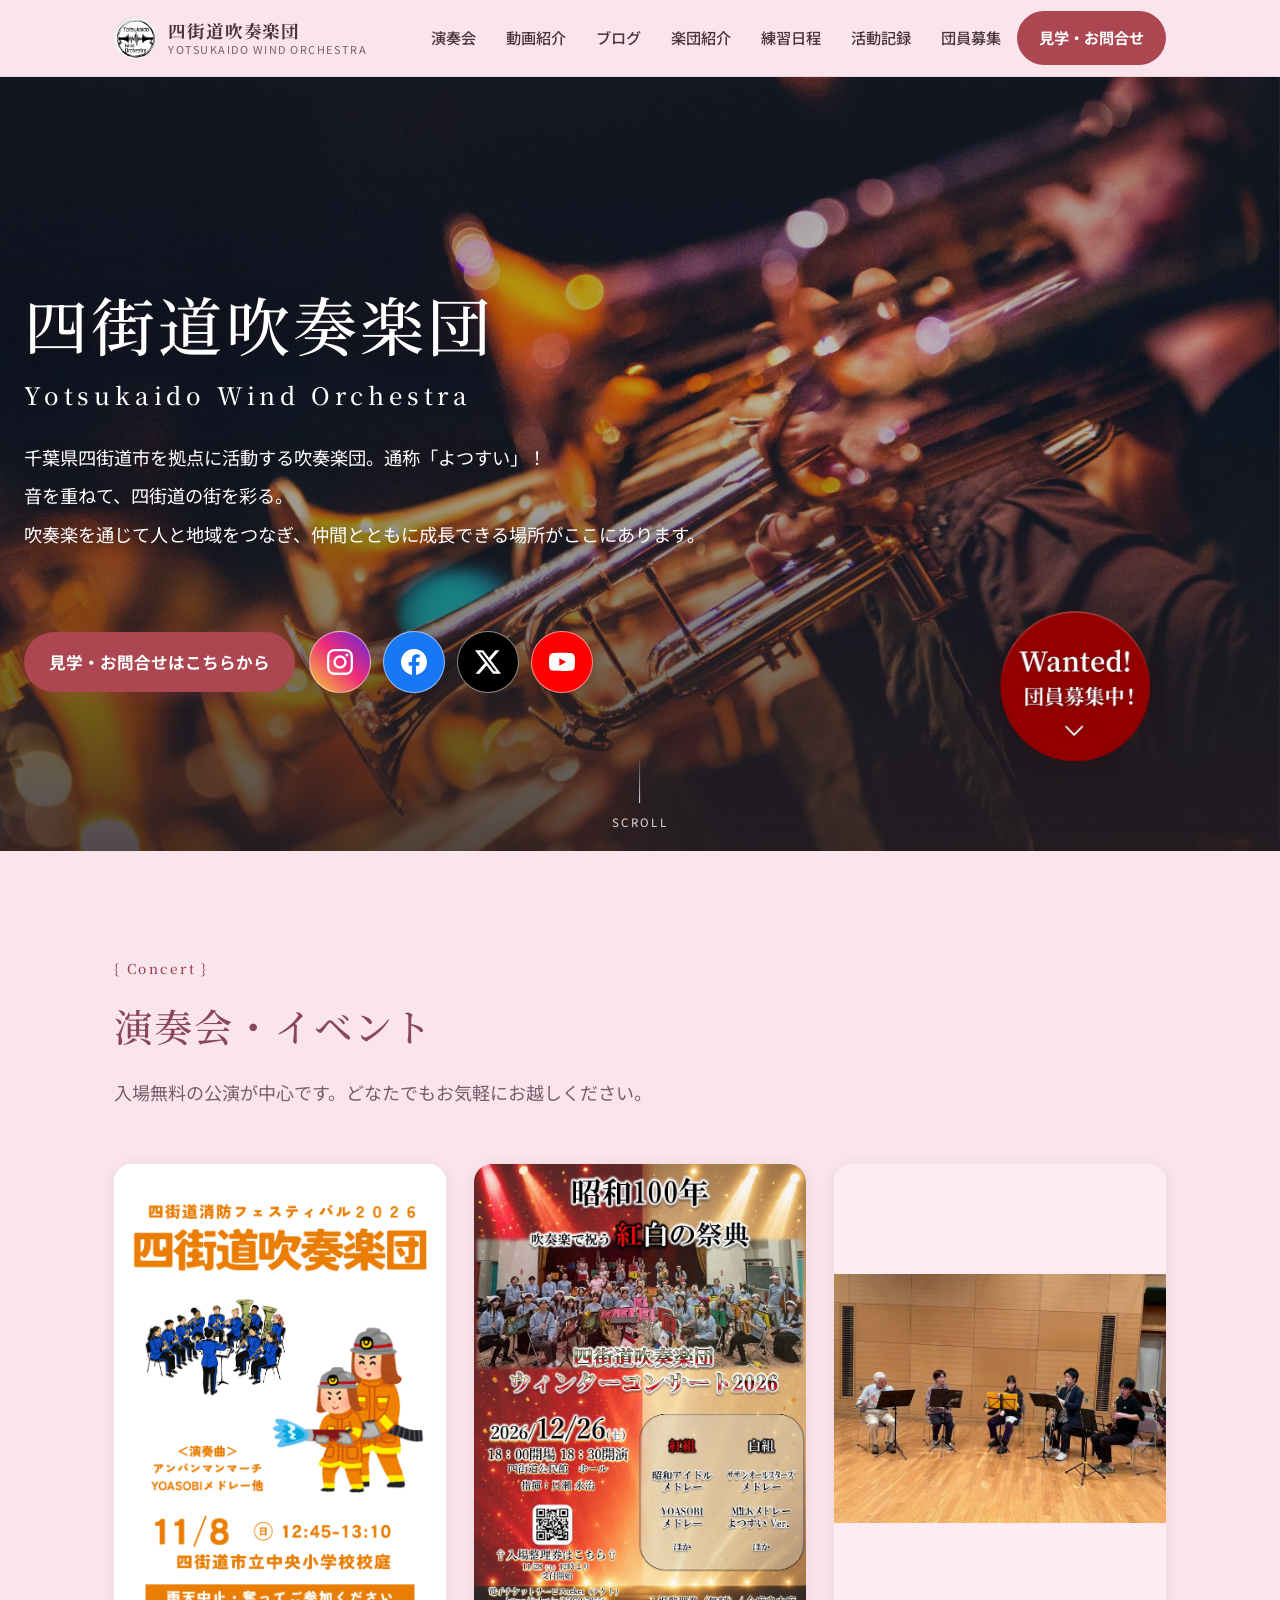
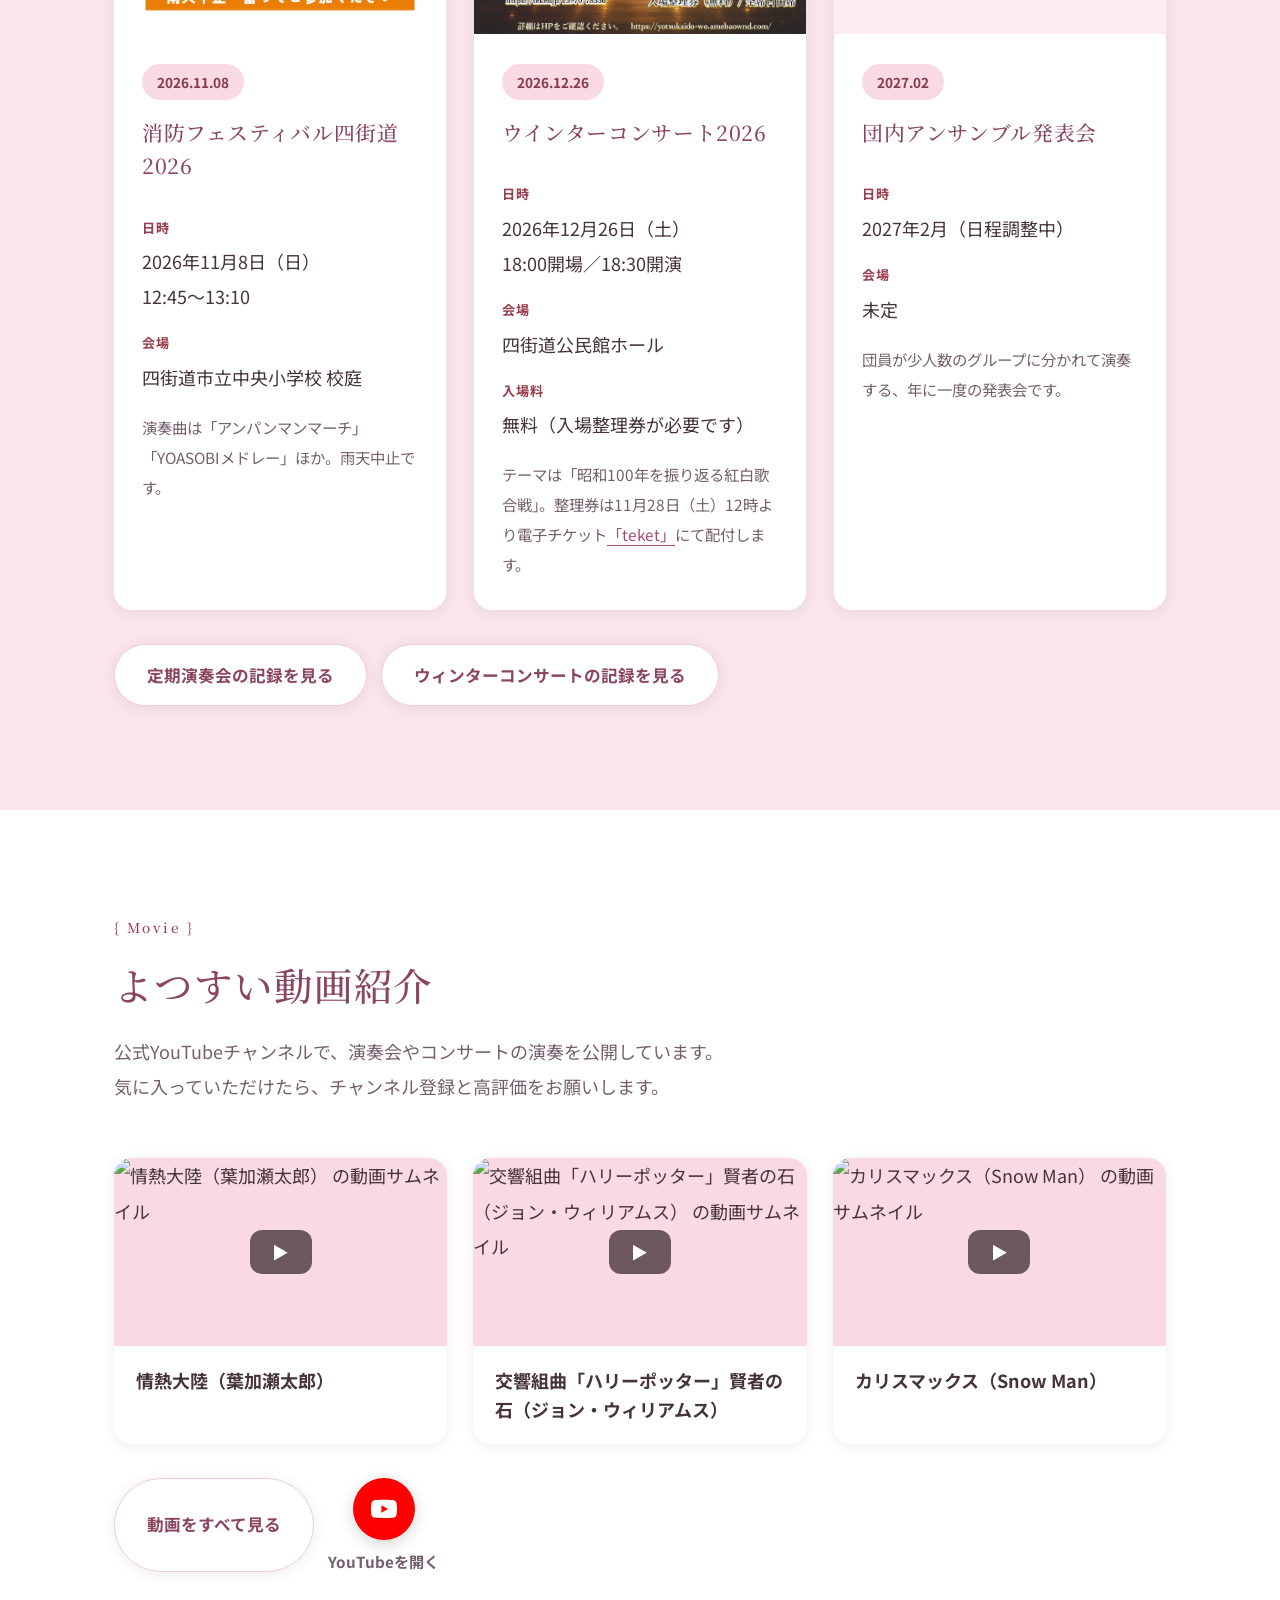
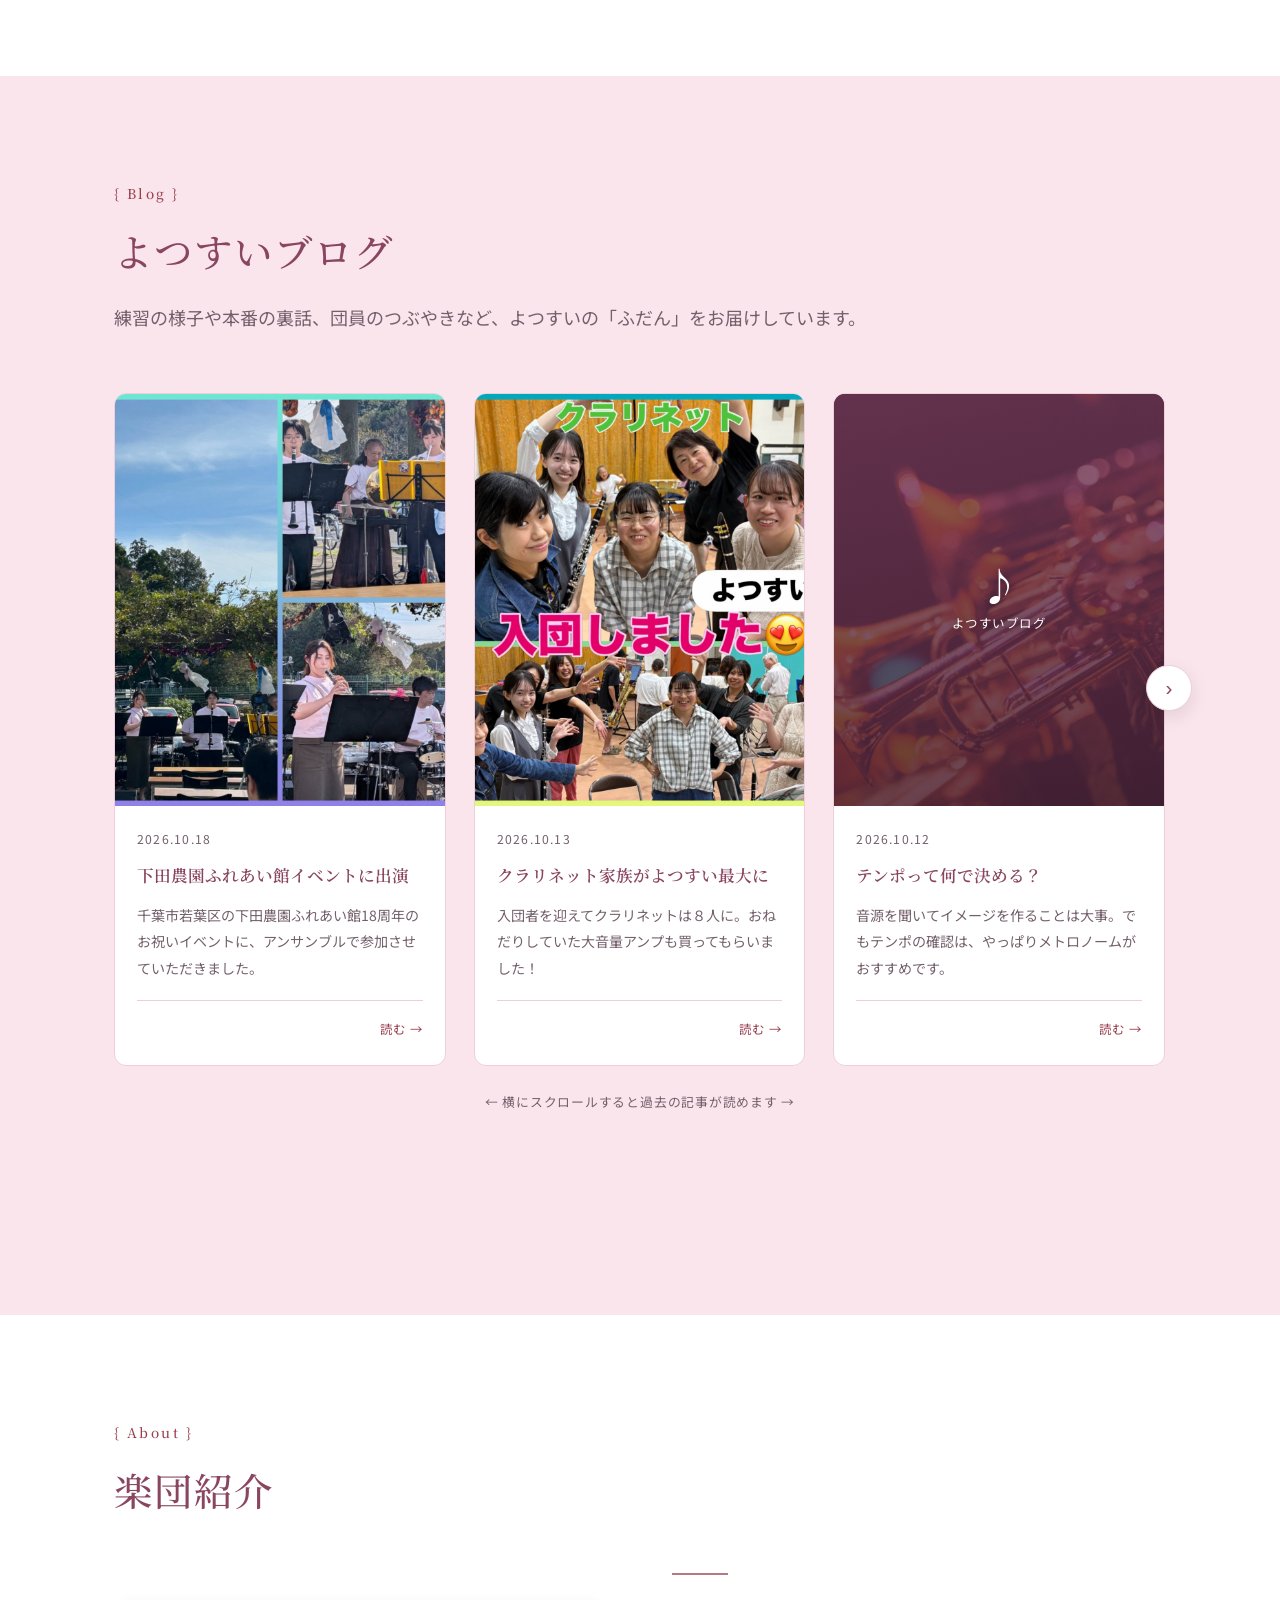
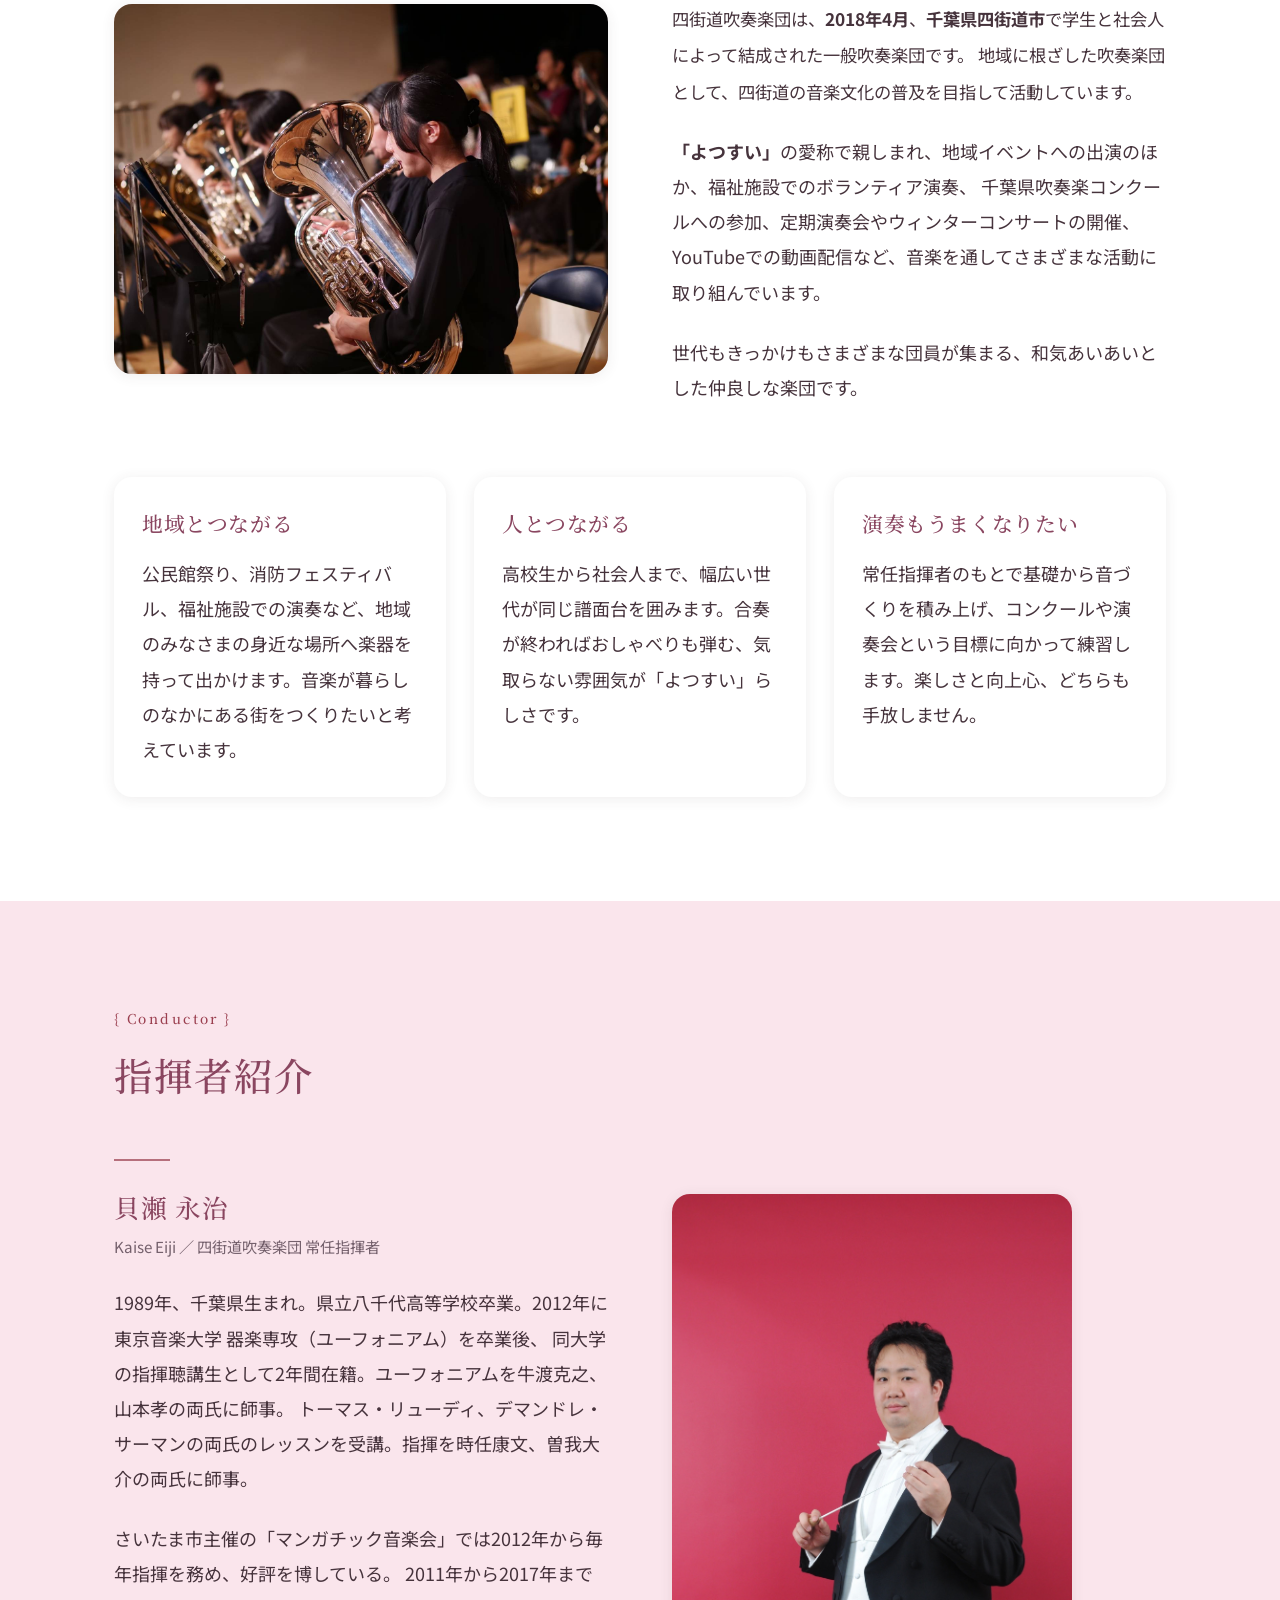
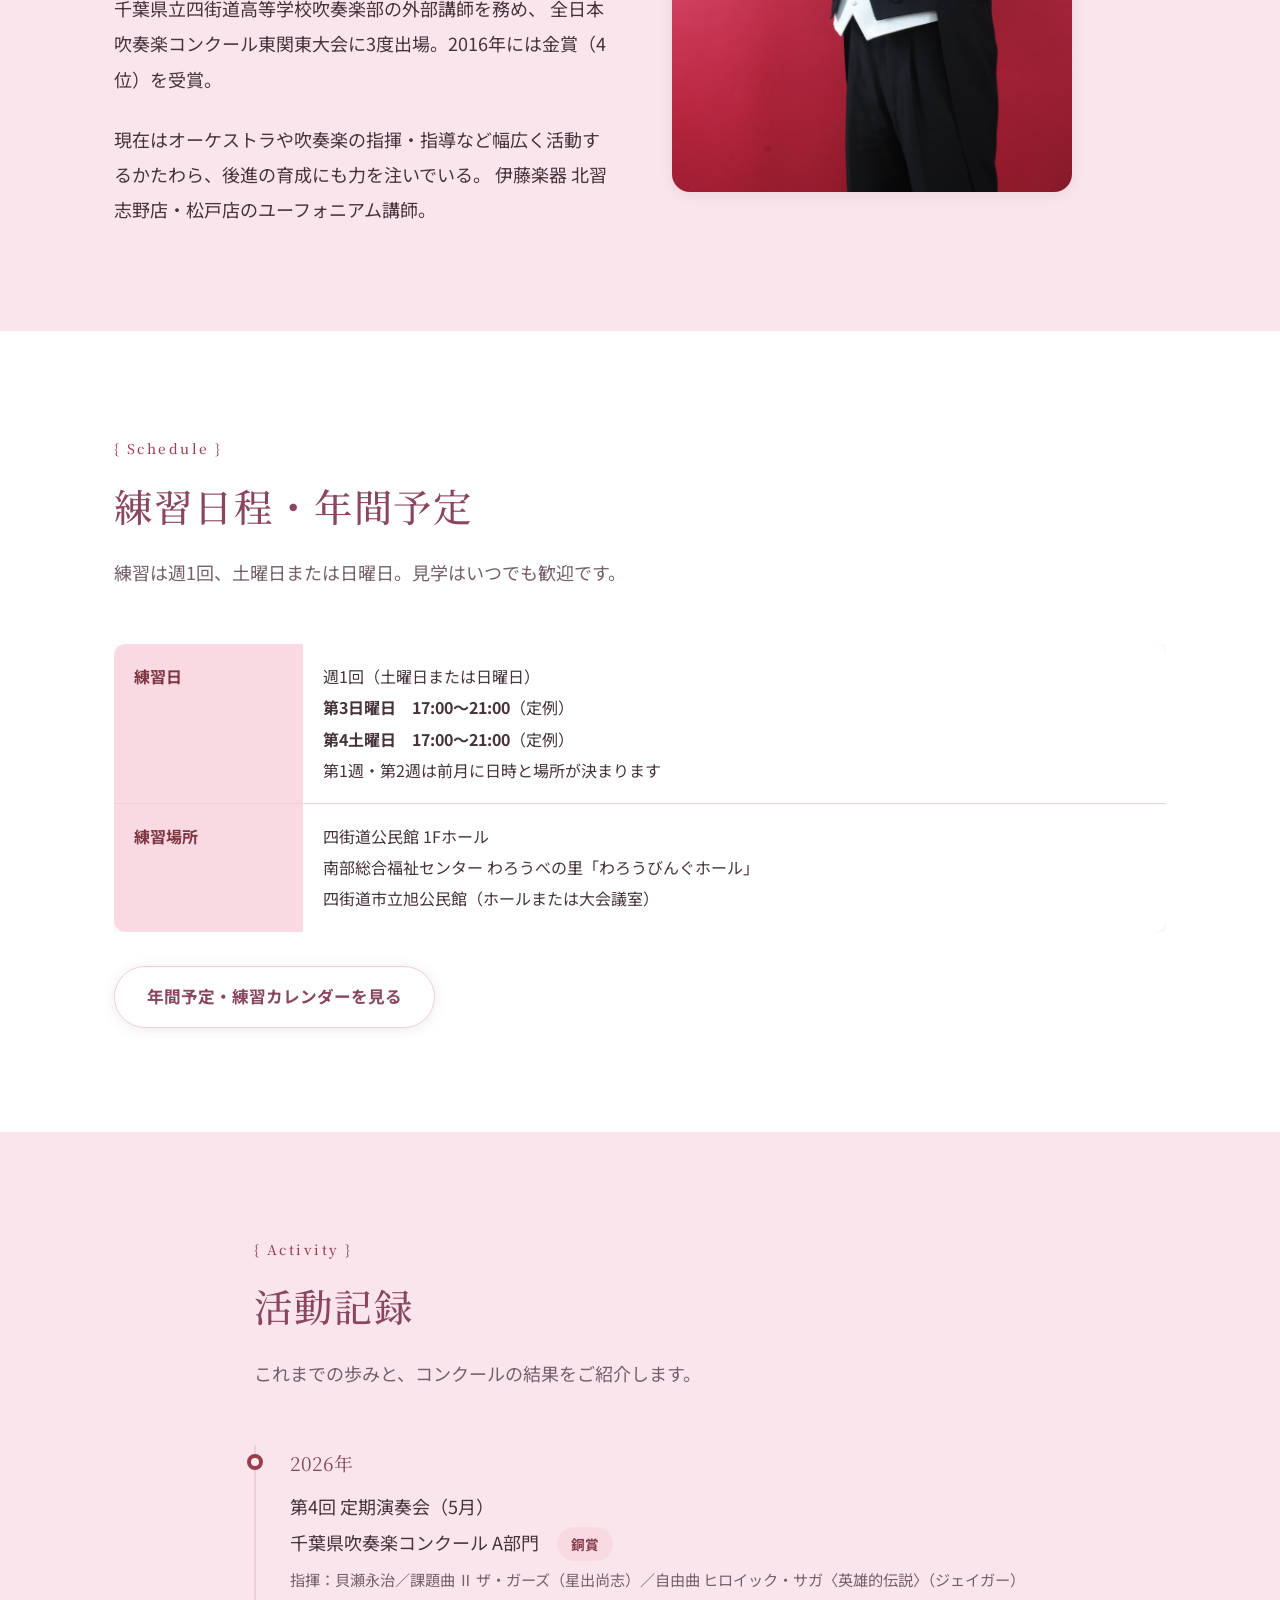
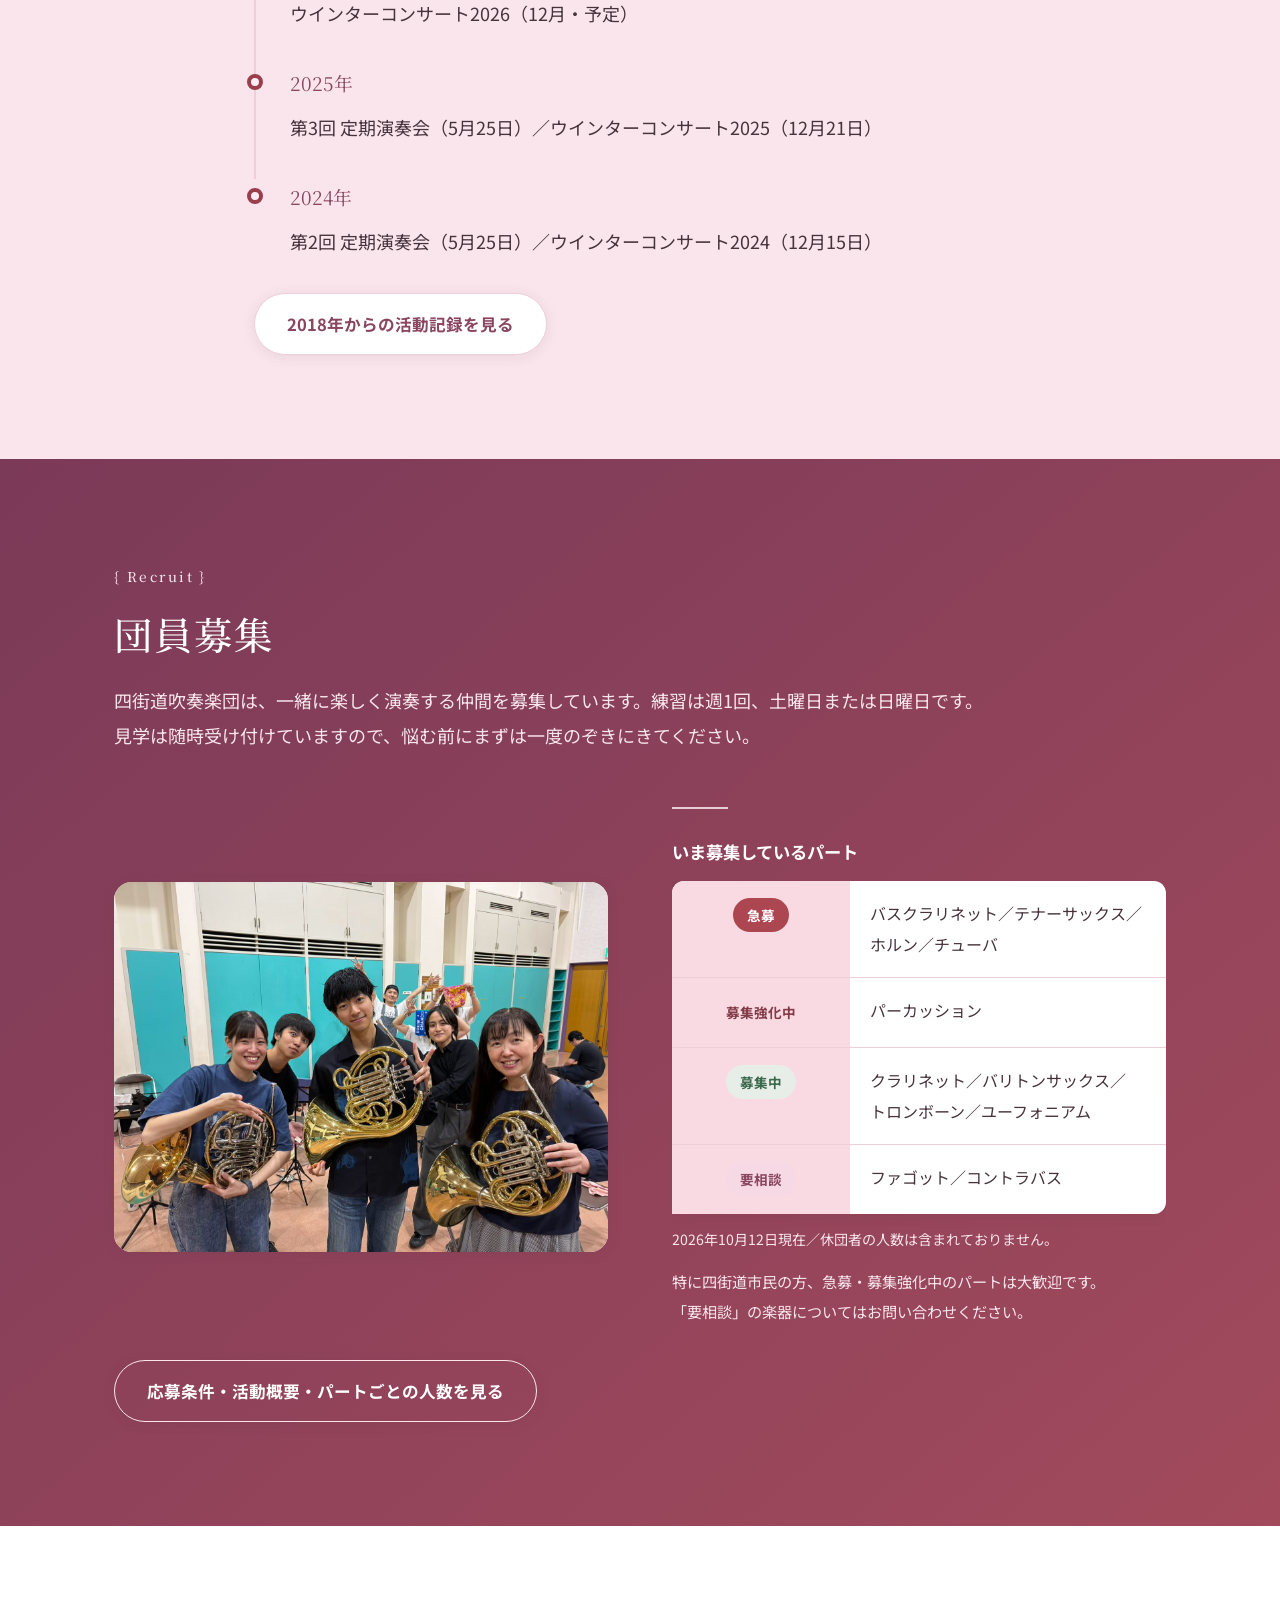
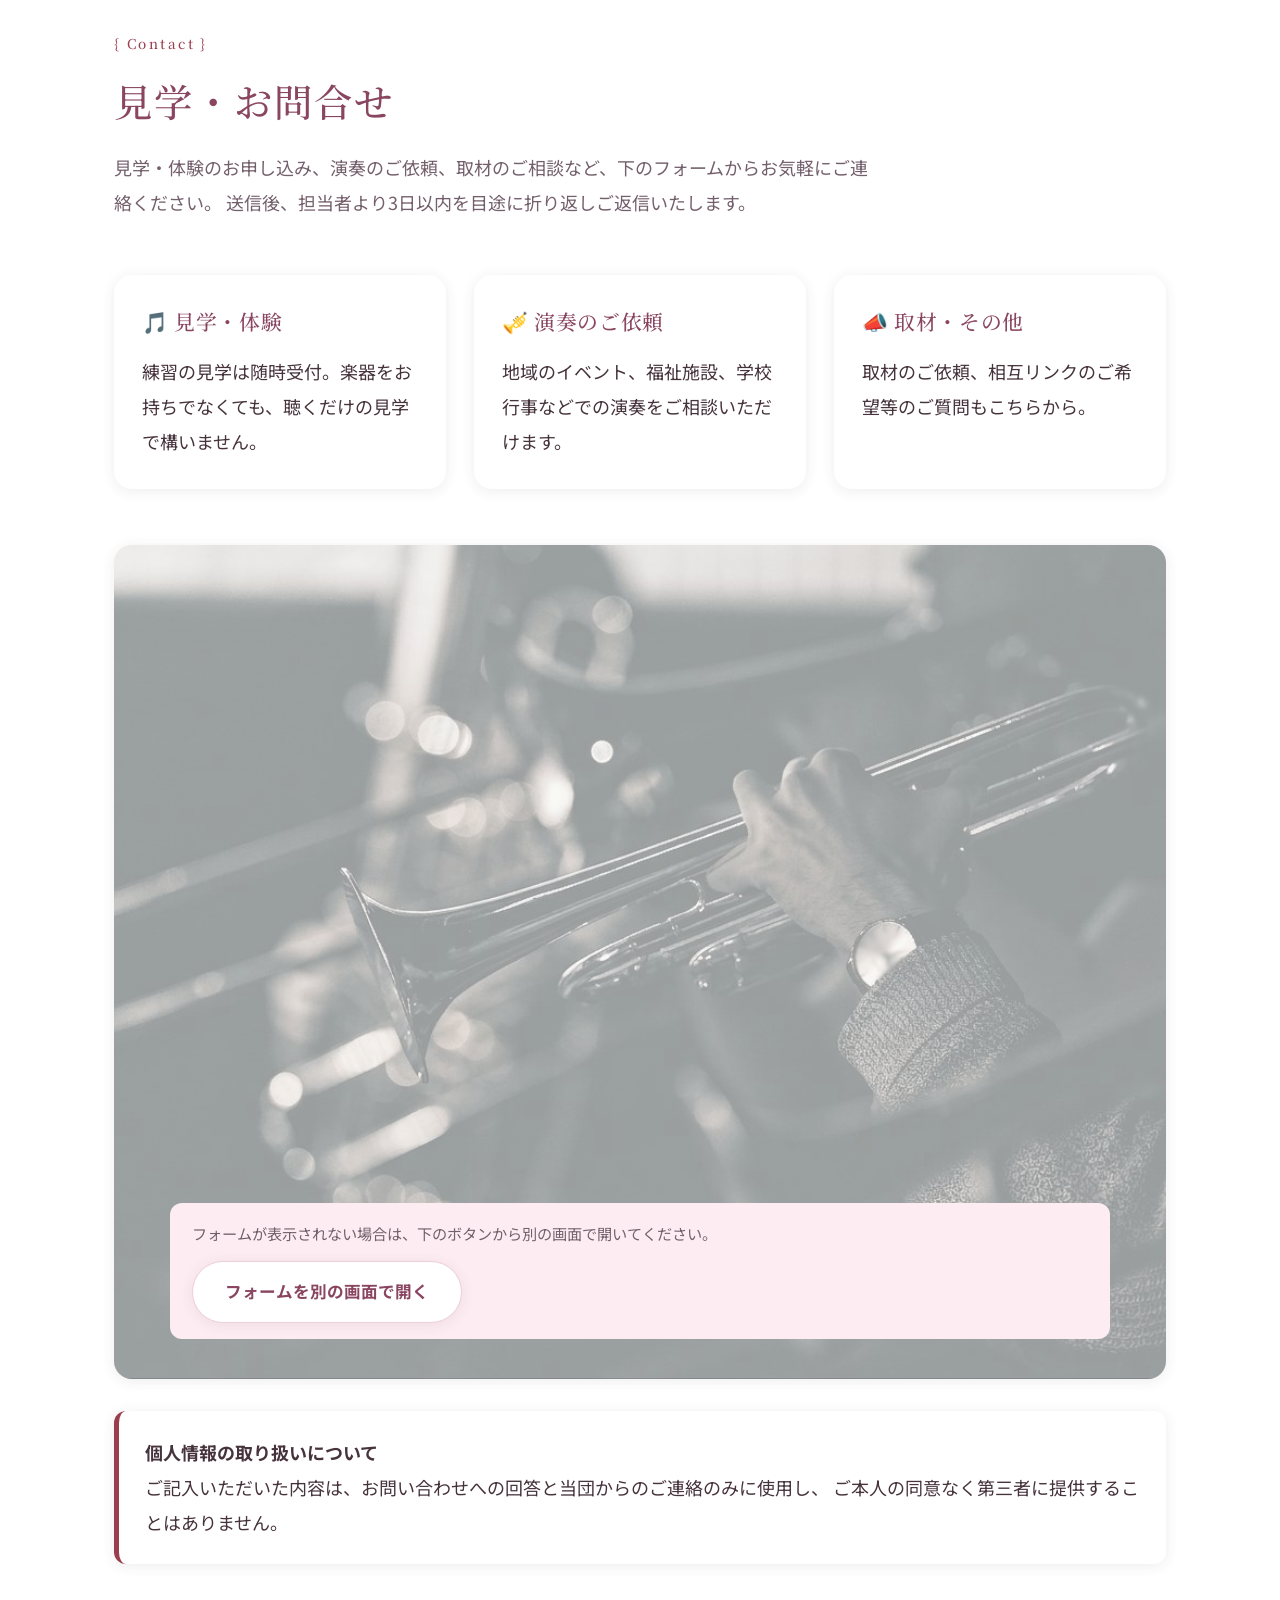
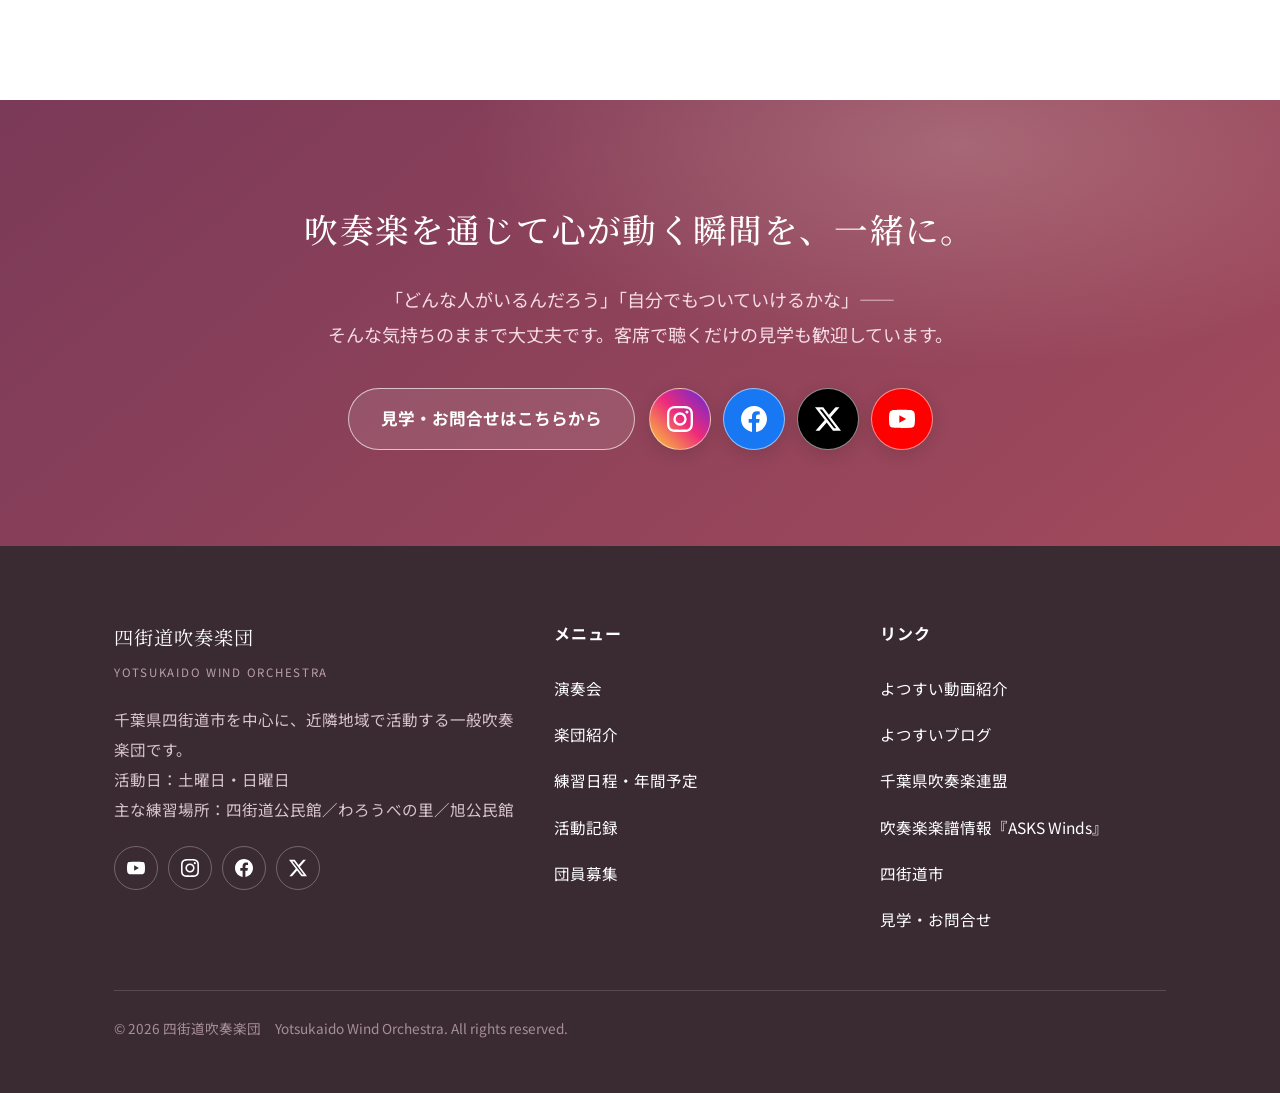
==== commit 860089f2: "よつすい動画紹介を演奏会のすぐ後ろに移し、ヘッダーメニューもそろえた 背景色が同じ章がとなり合わないよう、演奏会をうすピンク、 動画紹介を白に付けかえた。  Co-Authored-By: Claud" ====
--- a/index.html
+++ b/index.html
@@ -50,12 +50,12 @@
     <nav class="header-nav" id="header-nav" aria-label="メインメニュー">
       <ul>
         <li><a href="concert.html">演奏会</a></li>
+        <li><a href="movie.html">動画紹介</a></li>
         <li><a href="#blog">ブログ</a></li>
         <li><a href="#about">楽団紹介</a></li>
         <li><a href="schedule.html">練習日程</a></li>
         <li><a href="activity.html">活動記録</a></li>
         <li><a href="recruit.html">団員募集</a></li>
-        <li><a href="movie.html">動画紹介</a></li>
         <li><a class="is-cta" href="#contact">見学・お問合せ</a></li>
       </ul>
     </nav>
@@ -127,7 +127,7 @@
   <!-- ===================== 演奏会・イベント ===================== -->
   <!-- これからの本番だけを短くまとめています。
        過去の演奏会は concert.html（定期演奏会）と winter.html にあります。 -->
-  <section class="section section-white" id="concert">
+  <section class="section section-pink" id="concert">
     <div class="wrap">
       <div class="section-head reveal">
         <span class="label">{ Concert }</span>
@@ -203,6 +203,39 @@
       <div class="btn-row reveal">
         <a class="btn btn-plain" href="concert.html">定期演奏会の記録を見る</a>
         <a class="btn btn-plain" href="winter.html">ウィンターコンサートの記録を見る</a>
+      </div>
+    </div>
+  </section>
+
+  <!-- ===================== よつすい動画紹介 ===================== -->
+  <!-- data-limit="3" で、トップには新しい3本だけ出します。
+       全部そろっているのは movie.html です。 -->
+  <section class="section section-white" id="movie">
+    <div class="wrap">
+      <div class="section-head reveal">
+        <span class="label">{ Movie }</span>
+        <h2>よつすい動画紹介</h2>
+        <p class="sub">
+          公式YouTubeチャンネルで、演奏会やコンサートの演奏を公開しています。<br>
+          気に入っていただけたら、チャンネル登録と高評価をお願いします。
+        </p>
+      </div>
+
+      <div class="video-grid" id="video-grid" data-limit="3">
+        <!-- 動画カードは assets/videos.js の一覧から自動で作られます -->
+      </div>
+
+      <div class="btn-row reveal">
+        <a class="btn btn-plain" href="movie.html">動画をすべて見る</a>
+        <a class="yt-link"
+           href="https://www.youtube.com/@yotsukaido_wo/featured"
+           target="_blank" rel="noopener"
+           aria-label="YouTubeチャンネルを開く（別の画面で開きます）">
+          <span class="yt-circle" aria-hidden="true">
+            <svg class="sns-ico" viewBox="0 0 24 24" focusable="false"><path d="M23.498 6.186a3.016 3.016 0 0 0-2.122-2.136C19.505 3.545 12 3.545 12 3.545s-7.505 0-9.377.505A3.017 3.017 0 0 0 .502 6.186C0 8.07 0 12 0 12s0 3.93.502 5.814a3.016 3.016 0 0 0 2.122 2.136c1.871.505 9.376.505 9.376.505s7.505 0 9.377-.505a3.015 3.015 0 0 0 2.122-2.136C24 15.93 24 12 24 12s0-3.93-.502-5.814zM9.545 15.568V8.432L15.818 12l-6.273 3.568z"/></svg>
+          </span>
+          <span class="yt-label">YouTubeを開く</span>
+        </a>
       </div>
     </div>
   </section>
@@ -472,39 +505,6 @@
     </div>
   </section>
 
-  <!-- ===================== よつすい動画紹介 ===================== -->
-  <!-- data-limit="3" で、トップには新しい3本だけ出します。
-       全部そろっているのは movie.html です。 -->
-  <section class="section section-pink" id="movie">
-    <div class="wrap">
-      <div class="section-head reveal">
-        <span class="label">{ Movie }</span>
-        <h2>よつすい動画紹介</h2>
-        <p class="sub">
-          公式YouTubeチャンネルで、演奏会やコンサートの演奏を公開しています。<br>
-          気に入っていただけたら、チャンネル登録と高評価をお願いします。
-        </p>
-      </div>
-
-      <div class="video-grid" id="video-grid" data-limit="3">
-        <!-- 動画カードは assets/videos.js の一覧から自動で作られます -->
-      </div>
-
-      <div class="btn-row reveal">
-        <a class="btn btn-plain" href="movie.html">動画をすべて見る</a>
-        <a class="yt-link"
-           href="https://www.youtube.com/@yotsukaido_wo/featured"
-           target="_blank" rel="noopener"
-           aria-label="YouTubeチャンネルを開く（別の画面で開きます）">
-          <span class="yt-circle" aria-hidden="true">
-            <svg class="sns-ico" viewBox="0 0 24 24" focusable="false"><path d="M23.498 6.186a3.016 3.016 0 0 0-2.122-2.136C19.505 3.545 12 3.545 12 3.545s-7.505 0-9.377.505A3.017 3.017 0 0 0 .502 6.186C0 8.07 0 12 0 12s0 3.93.502 5.814a3.016 3.016 0 0 0 2.122 2.136c1.871.505 9.376.505 9.376.505s7.505 0 9.377-.505a3.015 3.015 0 0 0 2.122-2.136C24 15.93 24 12 24 12s0-3.93-.502-5.814zM9.545 15.568V8.432L15.818 12l-6.273 3.568z"/></svg>
-          </span>
-          <span class="yt-label">YouTubeを開く</span>
-        </a>
-      </div>
-    </div>
-  </section>
-
   <!-- ===================== お問い合わせ ===================== -->
   <section class="section section-white" id="contact">
     <div class="wrap">
